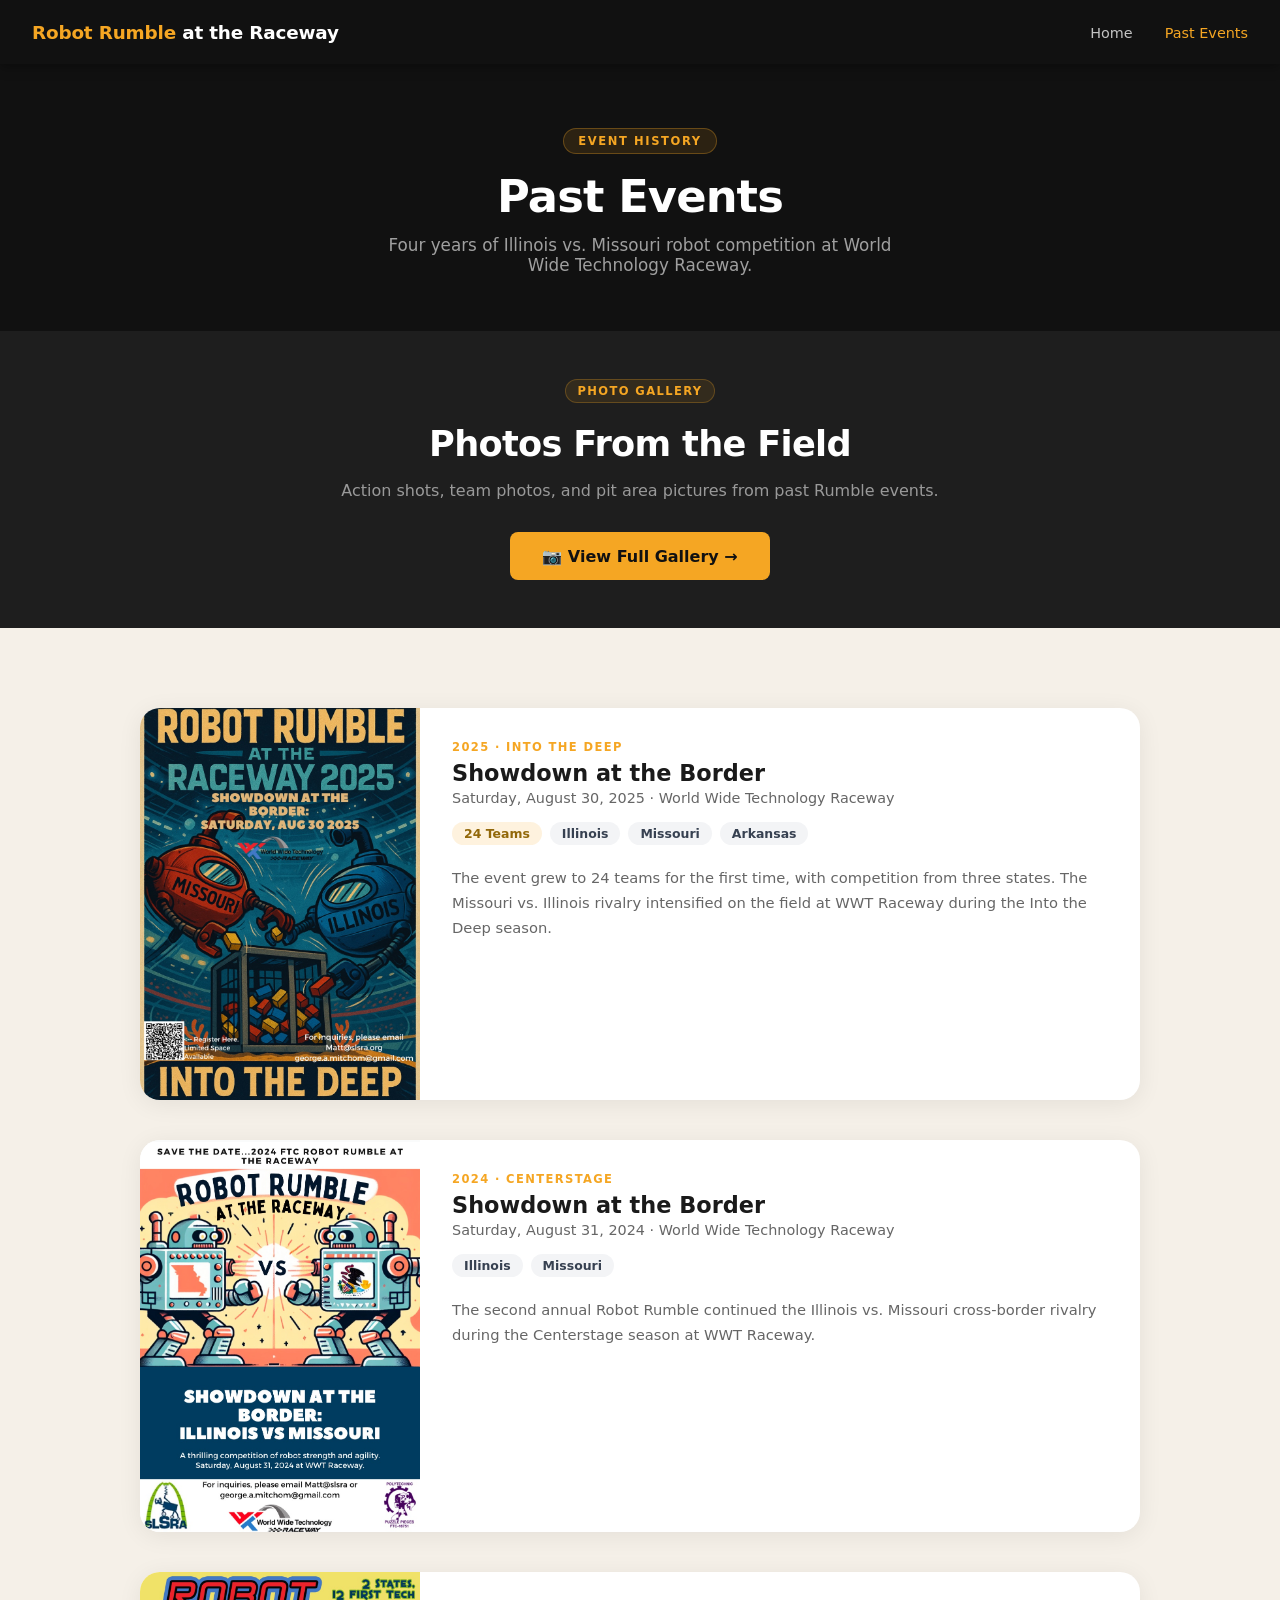
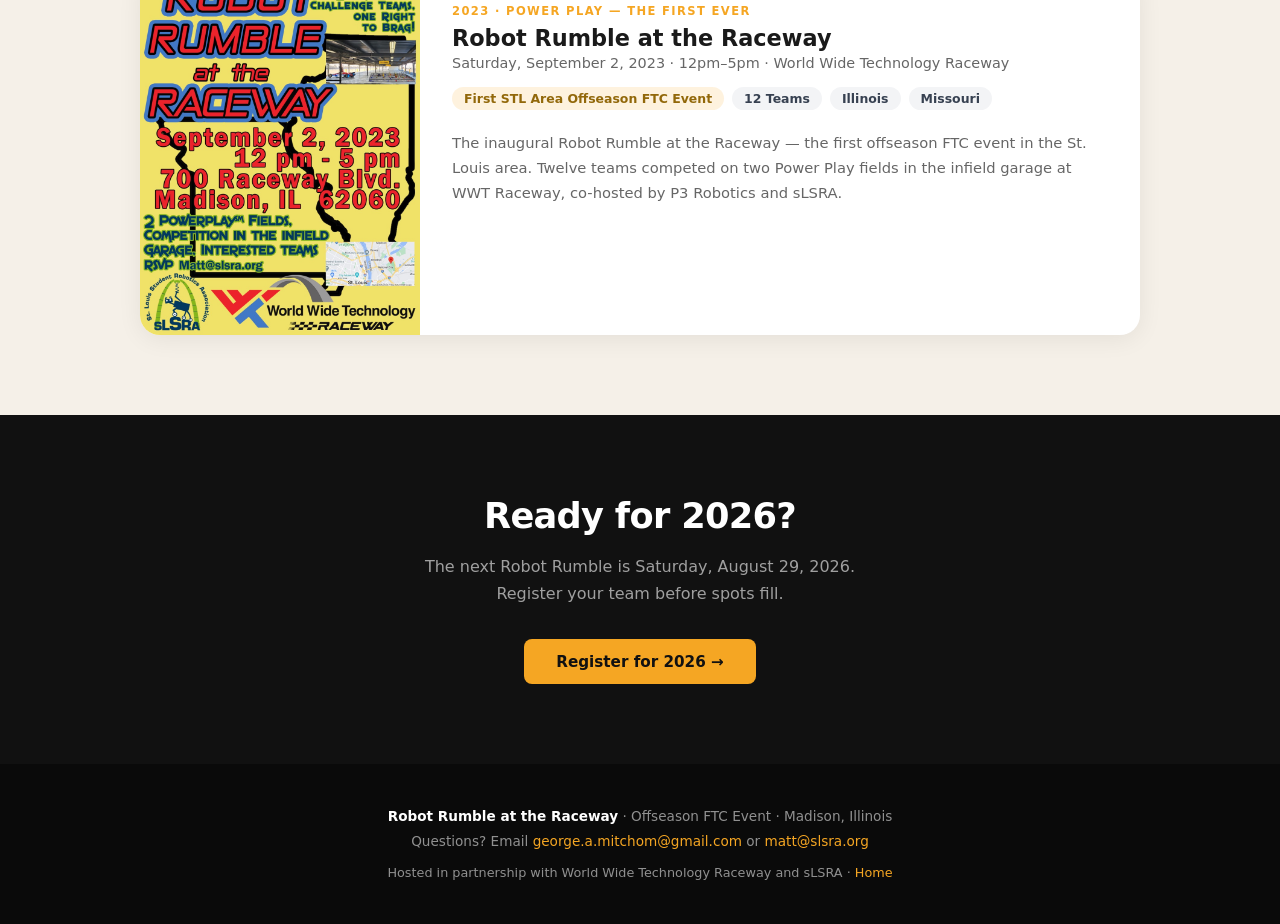
==== history.html @ a68479eb "Initial commit: Robot Rumble at the Raceway standalone site Static HTML/CSS/JS event site with hero," ====
<!DOCTYPE html>
<html lang="en">
<head>
  <meta charset="UTF-8">
  <meta name="viewport" content="width=device-width, initial-scale=1.0">
  <title>Past Events – Robot Rumble at the Raceway</title>
  <meta name="description" content="A history of the Robot Rumble at the Raceway offseason FTC event, from 2023 to today.">
  <link rel="stylesheet" href="css/styles.css">
</head>
<body>

<nav>
  <a class="nav-logo" href="index.html">Robot Rumble <span>at the Raceway</span></a>
  <ul class="nav-links">
    <li><a href="index.html">Home</a></li>
    <li><a href="history.html" class="active">Past Events</a></li>
  </ul>
  <button class="nav-hamburger" aria-label="Menu">
    <span></span><span></span><span></span>
  </button>
</nav>

<div style="background:var(--dark); padding:4rem 1.5rem 3.5rem; text-align:center;">
  <div style="display:inline-block; font-size:0.72rem; font-weight:700; text-transform:uppercase; letter-spacing:0.14em; color:var(--gold); background:rgba(245,166,35,0.12); padding:5px 14px; border-radius:100px; margin-bottom:1rem; border:1px solid rgba(245,166,35,0.3);">Event History</div>
  <h1 style="font-size:clamp(1.8rem,4vw,2.8rem); font-weight:900; color:white; letter-spacing:-0.02em; margin-bottom:0.75rem;">Past Events</h1>
  <p style="color:rgba(255,255,255,0.6); font-size:1.05rem; max-width:520px; margin:0 auto;">Four years of Illinois vs. Missouri robot competition at World Wide Technology Raceway.</p>
</div>

<!-- PHOTO GALLERY -->
<section style="background:var(--dark-2); padding:3rem 1.5rem;">
  <div class="container fade-in text-center">
    <span class="section-tag">Photo Gallery</span>
    <h2 class="section-title" style="color:white; margin-top:0.5rem;">Photos From the Field</h2>
    <p style="color:rgba(255,255,255,0.55); margin-bottom:2rem;">Action shots, team photos, and pit area pictures from past Rumble events.</p>
    <a href="https://photos.app.goo.gl/aUavigJgjs9KU6tX7" target="_blank" rel="noopener" class="btn btn-gold" style="font-size:1rem; padding:0.9rem 2rem;">📷 View Full Gallery →</a>
  </div>
</section>

<!-- PAST EVENTS -->
<section class="bg-light">
  <div class="container">
    <div class="history-grid">

      <!-- 2025 -->
      <div class="history-card fade-in">
        <div class="history-card-img">
          <img src="images/flyer-2025.jpg" alt="Robot Rumble 2025 Flyer" loading="lazy">
        </div>
        <div class="history-card-body">
          <div class="history-year">2025 · Into the Deep</div>
          <h3>Showdown at the Border</h3>
          <p class="subtitle">Saturday, August 30, 2025 · World Wide Technology Raceway</p>
          <div class="history-pills">
            <span class="history-pill gold">24 Teams</span>
            <span class="history-pill">Illinois</span>
            <span class="history-pill">Missouri</span>
            <span class="history-pill">Arkansas</span>
          </div>
          <p style="color:var(--text-faded); line-height:1.7; font-size:0.92rem;">The event grew to 24 teams for the first time, with competition from three states. The Missouri vs. Illinois rivalry intensified on the field at WWT Raceway during the Into the Deep season.</p>
        </div>
      </div>

      <!-- 2024 -->
      <div class="history-card fade-in">
        <div class="history-card-img">
          <img src="images/flyer-2024.jpg" alt="Robot Rumble 2024 Flyer" loading="lazy">
        </div>
        <div class="history-card-body">
          <div class="history-year">2024 · Centerstage</div>
          <h3>Showdown at the Border</h3>
          <p class="subtitle">Saturday, August 31, 2024 · World Wide Technology Raceway</p>
          <div class="history-pills">
            <span class="history-pill">Illinois</span>
            <span class="history-pill">Missouri</span>
          </div>
          <p style="color:var(--text-faded); line-height:1.7; font-size:0.92rem;">The second annual Robot Rumble continued the Illinois vs. Missouri cross-border rivalry during the Centerstage season at WWT Raceway.</p>
        </div>
      </div>

      <!-- 2023 -->
      <div class="history-card fade-in">
        <div class="history-card-img">
          <img src="images/flyer-2023.jpg" alt="Robot Rumble 2023 Flyer" loading="lazy">
        </div>
        <div class="history-card-body">
          <div class="history-year">2023 · Power Play — The First Ever</div>
          <h3>Robot Rumble at the Raceway</h3>
          <p class="subtitle">Saturday, September 2, 2023 · 12pm–5pm · World Wide Technology Raceway</p>
          <div class="history-pills">
            <span class="history-pill gold">First STL Area Offseason FTC Event</span>
            <span class="history-pill">12 Teams</span>
            <span class="history-pill">Illinois</span>
            <span class="history-pill">Missouri</span>
          </div>
          <p style="color:var(--text-faded); line-height:1.7; font-size:0.92rem;">The inaugural Robot Rumble at the Raceway — the first offseason FTC event in the St. Louis area. Twelve teams competed on two Power Play fields in the infield garage at WWT Raceway, co-hosted by P3 Robotics and sLSRA.</p>
        </div>
      </div>

    </div>
  </div>
</section>

<!-- CTA -->
<section class="bg-dark">
  <div class="container fade-in text-center">
    <h2 class="section-title" style="color:white;">Ready for 2026?</h2>
    <p style="color:rgba(255,255,255,0.6); margin:1rem auto 2rem; max-width:480px; line-height:1.7;">The next Robot Rumble is Saturday, August 29, 2026. Register your team before spots fill.</p>
    <a href="index.html#register" class="btn btn-gold">Register for 2026 →</a>
  </div>
</section>

<footer>
  <strong>Robot Rumble at the Raceway</strong> · Offseason FTC Event · Madison, Illinois<br>
  Questions? Email <a href="mailto:george.a.mitchom@gmail.com">george.a.mitchom@gmail.com</a> or <a href="mailto:matt@slsra.org">matt@slsra.org</a><br>
  <span style="font-size:0.8rem; margin-top:0.5rem; display:block;">Hosted in partnership with World Wide Technology Raceway and sLSRA · <a href="index.html">Home</a></span>
</footer>

<script src="js/main.js"></script>
</body>
</html>
---- css/styles.css ----
:root {
  --dark: #111111;
  --dark-2: #1e1e1e;
  --gold: #f5a623;
  --gold-light: #ffd580;
  --red: #c0392b;
  --light: #f5f0e8;
  --gray: #e8e4dc;
  --text-dark: #1a1a1a;
  --text-faded: #666;
}

*, *::before, *::after { box-sizing: border-box; margin: 0; padding: 0; }

body { font-family: 'Segoe UI', system-ui, sans-serif; color: var(--text-dark); background: white; }

/* NAV */
nav {
  position: sticky; top: 0; z-index: 100;
  background: var(--dark);
  display: flex; align-items: center; justify-content: space-between;
  padding: 0 2rem; height: 64px;
  box-shadow: 0 2px 12px rgba(0,0,0,0.4);
}
.nav-logo {
  font-size: 1.15rem; font-weight: 800; text-decoration: none;
  color: var(--gold); letter-spacing: -0.01em;
}
.nav-logo span { color: white; }
.nav-links { list-style: none; display: flex; gap: 2rem; }
.nav-links a {
  text-decoration: none; color: rgba(255,255,255,0.75);
  font-size: 0.9rem; font-weight: 500; transition: color 0.2s;
}
.nav-links a:hover, .nav-links a.active { color: var(--gold); }
.nav-hamburger { display: none; background: none; border: none; cursor: pointer; padding: 4px; }
.nav-hamburger span { display: block; width: 22px; height: 2px; background: white; margin: 5px 0; border-radius: 2px; }

/* HERO */
.hero {
  background: var(--dark);
  min-height: 520px;
  display: flex; align-items: center; justify-content: center;
  text-align: center;
  padding: 5rem 2rem;
  position: relative;
  overflow: hidden;
}
.hero::before {
  content: '';
  position: absolute; inset: 0;
  background: repeating-linear-gradient(
    -45deg,
    transparent, transparent 40px,
    rgba(245,166,35,0.04) 40px, rgba(245,166,35,0.04) 41px
  );
}
.hero-content { position: relative; z-index: 1; max-width: 760px; }
.hero-eyebrow {
  display: inline-block;
  font-size: 0.75rem; font-weight: 700; text-transform: uppercase; letter-spacing: 0.14em;
  color: var(--gold); background: rgba(245,166,35,0.12);
  padding: 5px 14px; border-radius: 100px; margin-bottom: 1.25rem;
  border: 1px solid rgba(245,166,35,0.3);
}
.hero h1 {
  font-size: clamp(2.4rem, 6vw, 4rem); font-weight: 900;
  color: white; line-height: 1.1; margin-bottom: 1rem;
  letter-spacing: -0.02em;
}
.hero h1 em { color: var(--gold); font-style: normal; }
.hero p { font-size: 1.15rem; color: rgba(255,255,255,0.7); margin-bottom: 2rem; line-height: 1.6; }

/* BUTTONS */
.btn {
  display: inline-block; padding: 0.85rem 2rem; border-radius: 8px;
  font-size: 0.95rem; font-weight: 700; text-decoration: none;
  transition: transform 0.15s, box-shadow 0.15s;
  cursor: pointer; border: none;
}
.btn:hover { transform: translateY(-2px); box-shadow: 0 6px 20px rgba(0,0,0,0.2); }
.btn-gold { background: var(--gold); color: var(--dark); }
.btn-outline { background: transparent; color: white; border: 2px solid rgba(255,255,255,0.4); }
.btn-outline:hover { border-color: var(--gold); color: var(--gold); }
.btn-dark { background: var(--dark); color: white; }

/* SECTIONS */
section { padding: 5rem 1.5rem; }
.bg-light { background: var(--light); }
.bg-dark { background: var(--dark); color: white; }
.bg-dark-2 { background: var(--dark-2); color: white; }
.bg-gray { background: var(--gray); }
.container { max-width: 1000px; margin: 0 auto; }
.text-center { text-align: center; }

.section-tag {
  display: inline-block;
  font-size: 0.72rem; font-weight: 700; text-transform: uppercase; letter-spacing: 0.12em;
  color: var(--gold); background: rgba(245,166,35,0.1);
  padding: 4px 12px; border-radius: 100px; margin-bottom: 0.75rem;
  border: 1px solid rgba(245,166,35,0.25);
}
.section-title {
  font-size: clamp(1.6rem, 3vw, 2.2rem); font-weight: 800;
  letter-spacing: -0.02em; margin-bottom: 1rem; line-height: 1.2;
}

/* EVENT DETAILS ROW */
.details-row {
  display: grid;
  grid-template-columns: repeat(auto-fit, minmax(200px, 1fr));
  gap: 1.5rem; margin-top: 2.5rem;
}
.detail-card {
  background: white; border-radius: 16px;
  padding: 1.75rem 1.5rem;
  box-shadow: 0 2px 16px rgba(0,0,0,0.07);
  border-top: 3px solid var(--gold);
}
.detail-card .icon { font-size: 1.6rem; margin-bottom: 0.75rem; }
.detail-card h4 {
  font-size: 0.72rem; font-weight: 700; text-transform: uppercase;
  letter-spacing: 0.1em; color: var(--gold); margin-bottom: 0.4rem;
}
.detail-card p { font-size: 0.95rem; color: var(--text-dark); line-height: 1.5; font-weight: 500; }

/* STATS BAR */
.stats-row {
  display: flex; flex-wrap: wrap; justify-content: center; gap: 3rem;
  padding: 1rem 0;
}
.stat-num { font-size: 2.4rem; font-weight: 900; color: var(--gold); }
.stat-label { font-size: 0.8rem; font-weight: 600; text-transform: uppercase; letter-spacing: 0.07em; color: rgba(255,255,255,0.65); margin-top: 0.2rem; }

/* FLYER DISPLAY */
.flyer-wrap {
  max-width: 460px; margin: 2rem auto 0;
  border-radius: 16px; overflow: hidden;
  box-shadow: 0 8px 40px rgba(0,0,0,0.2);
}
.flyer-wrap img { width: 100%; display: block; }

/* REGISTER SECTION */
.register-box {
  background: var(--gold); border-radius: 20px;
  padding: 3rem 2rem; text-align: center;
  max-width: 600px; margin: 0 auto;
}
.register-box h2 { font-size: 1.8rem; font-weight: 900; color: var(--dark); margin-bottom: 0.75rem; }
.register-box p { color: rgba(0,0,0,0.65); margin-bottom: 1.75rem; font-size: 1rem; line-height: 1.6; }

/* HISTORY CARDS */
.history-grid { display: flex; flex-direction: column; gap: 2.5rem; }
.history-card {
  background: white; border-radius: 20px;
  box-shadow: 0 4px 24px rgba(0,0,0,0.07);
  overflow: hidden;
  display: grid; grid-template-columns: 280px 1fr;
}
.history-card-img img { width: 100%; height: 100%; object-fit: cover; display: block; min-height: 260px; }
.history-card-body { padding: 2rem 2rem 2rem; }
.history-year {
  font-size: 0.72rem; font-weight: 700; text-transform: uppercase;
  letter-spacing: 0.12em; color: var(--gold); margin-bottom: 0.4rem;
}
.history-card-body h3 { font-size: 1.4rem; font-weight: 800; margin-bottom: 0.25rem; }
.history-card-body .subtitle { font-size: 0.9rem; color: var(--text-faded); margin-bottom: 1rem; }
.history-pills { display: flex; flex-wrap: wrap; gap: 0.5rem; margin-bottom: 1.25rem; }
.history-pill {
  background: #f3f4f6; color: #374151;
  font-size: 0.78rem; font-weight: 600;
  padding: 4px 12px; border-radius: 100px;
}
.history-pill.gold { background: rgba(245,166,35,0.15); color: #92680a; }

/* CONTACT ROW */
.contact-row {
  display: flex; flex-wrap: wrap; gap: 1rem; justify-content: center;
  margin-top: 1.5rem;
}
.contact-row a {
  color: rgba(255,255,255,0.8); text-decoration: none;
  font-size: 0.9rem; font-weight: 500;
  padding: 0.5rem 1.25rem; border-radius: 8px;
  background: rgba(255,255,255,0.08); border: 1px solid rgba(255,255,255,0.15);
  transition: background 0.2s;
}
.contact-row a:hover { background: rgba(245,166,35,0.2); color: var(--gold); }

/* ORGANIZERS */
.org-row { display: flex; flex-wrap: wrap; gap: 1rem; justify-content: center; margin-top: 2rem; }
.org-tag {
  background: rgba(255,255,255,0.07); border: 1px solid rgba(255,255,255,0.15);
  color: rgba(255,255,255,0.85); font-size: 0.88rem; font-weight: 600;
  padding: 0.6rem 1.4rem; border-radius: 100px;
}

/* FADE IN */
.fade-in { opacity: 0; transform: translateY(20px); transition: opacity 0.55s ease, transform 0.55s ease; }
.fade-in.visible { opacity: 1; transform: none; }

/* FOOTER */
footer {
  background: #0a0a0a; color: rgba(255,255,255,0.55);
  padding: 2.5rem 2rem; text-align: center;
  font-size: 0.85rem; line-height: 1.8;
}
footer a { color: var(--gold); text-decoration: none; }
footer strong { color: white; }

/* RESPONSIVE */
@media (max-width: 768px) {
  .nav-links { display: none; flex-direction: column; position: absolute; top: 64px; left: 0; right: 0; background: var(--dark); padding: 1rem 2rem 1.5rem; gap: 1rem; }
  .nav-links.open { display: flex; }
  .nav-hamburger { display: block; }
  .history-card { grid-template-columns: 1fr; }
  .history-card-img img { min-height: 200px; }
  .details-row { grid-template-columns: 1fr 1fr; }
}
@media (max-width: 480px) {
  .details-row { grid-template-columns: 1fr; }
  .hero h1 { font-size: 2rem; }
}
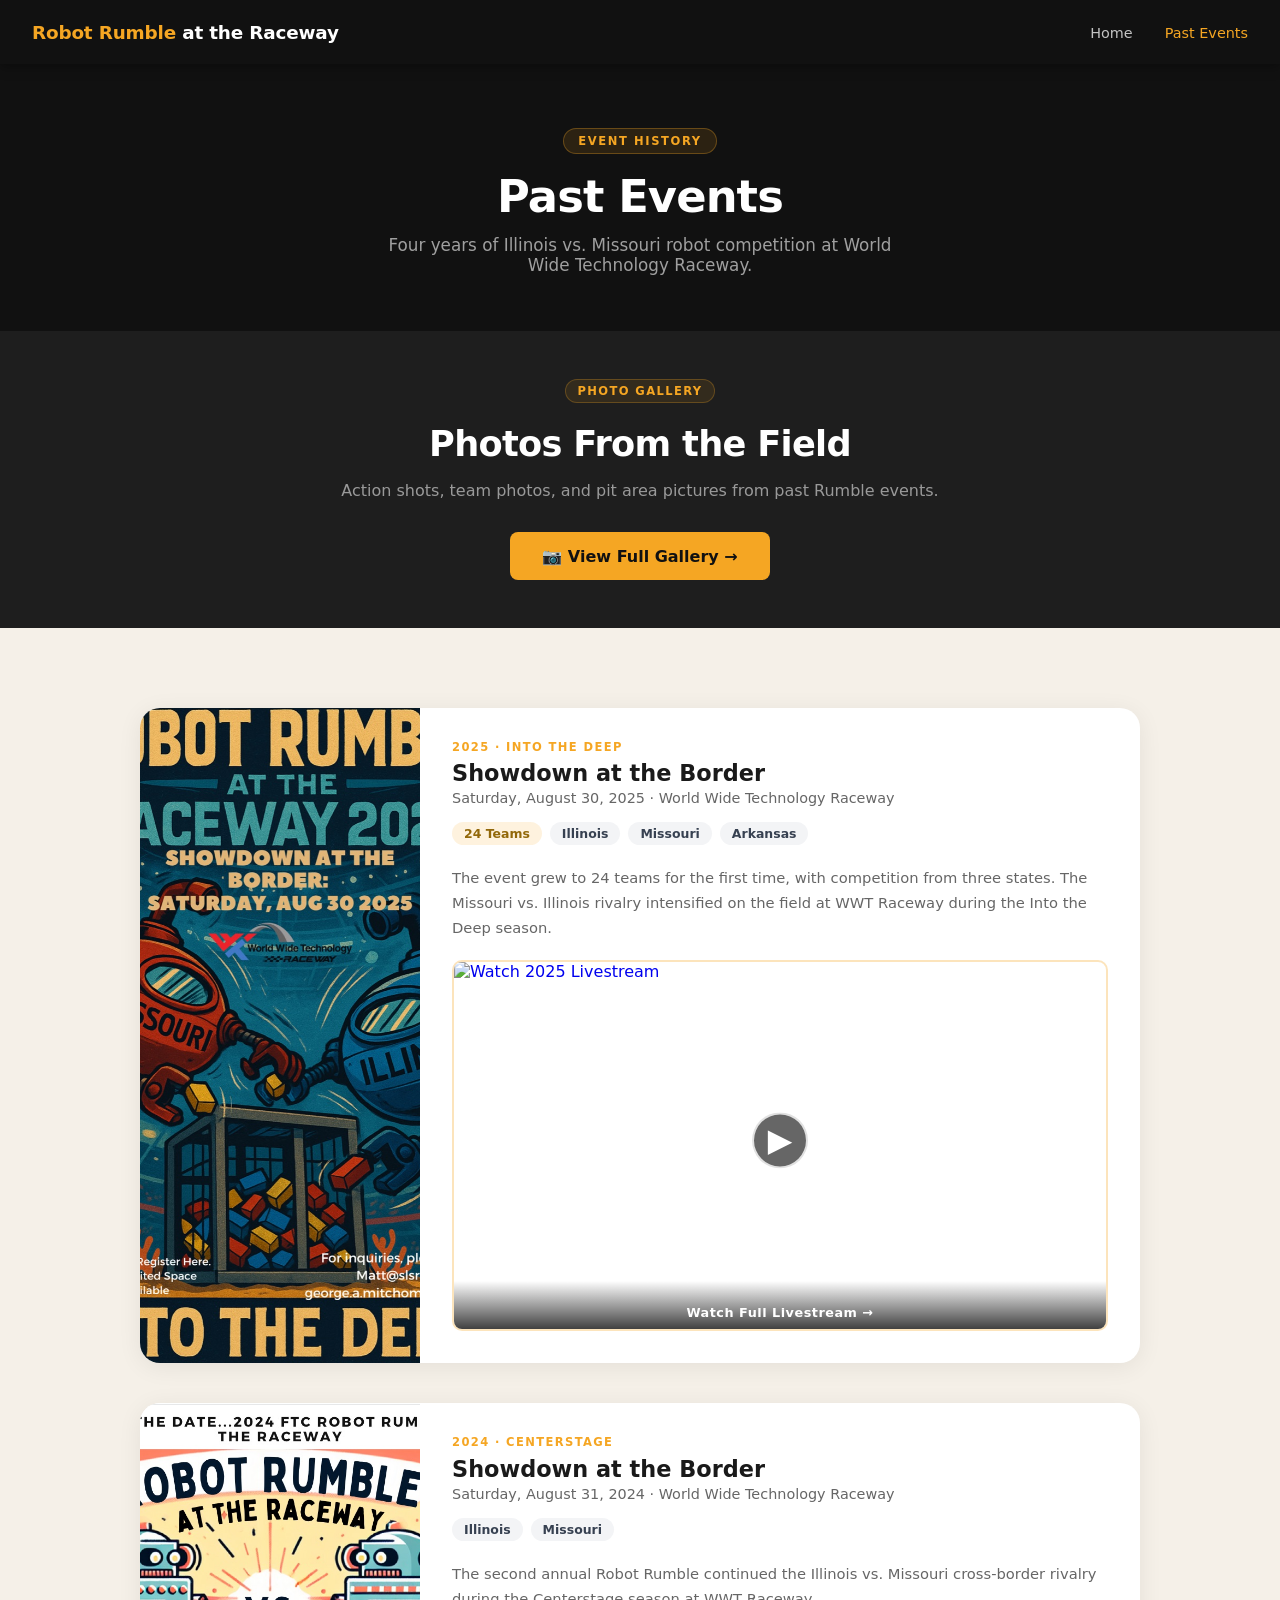
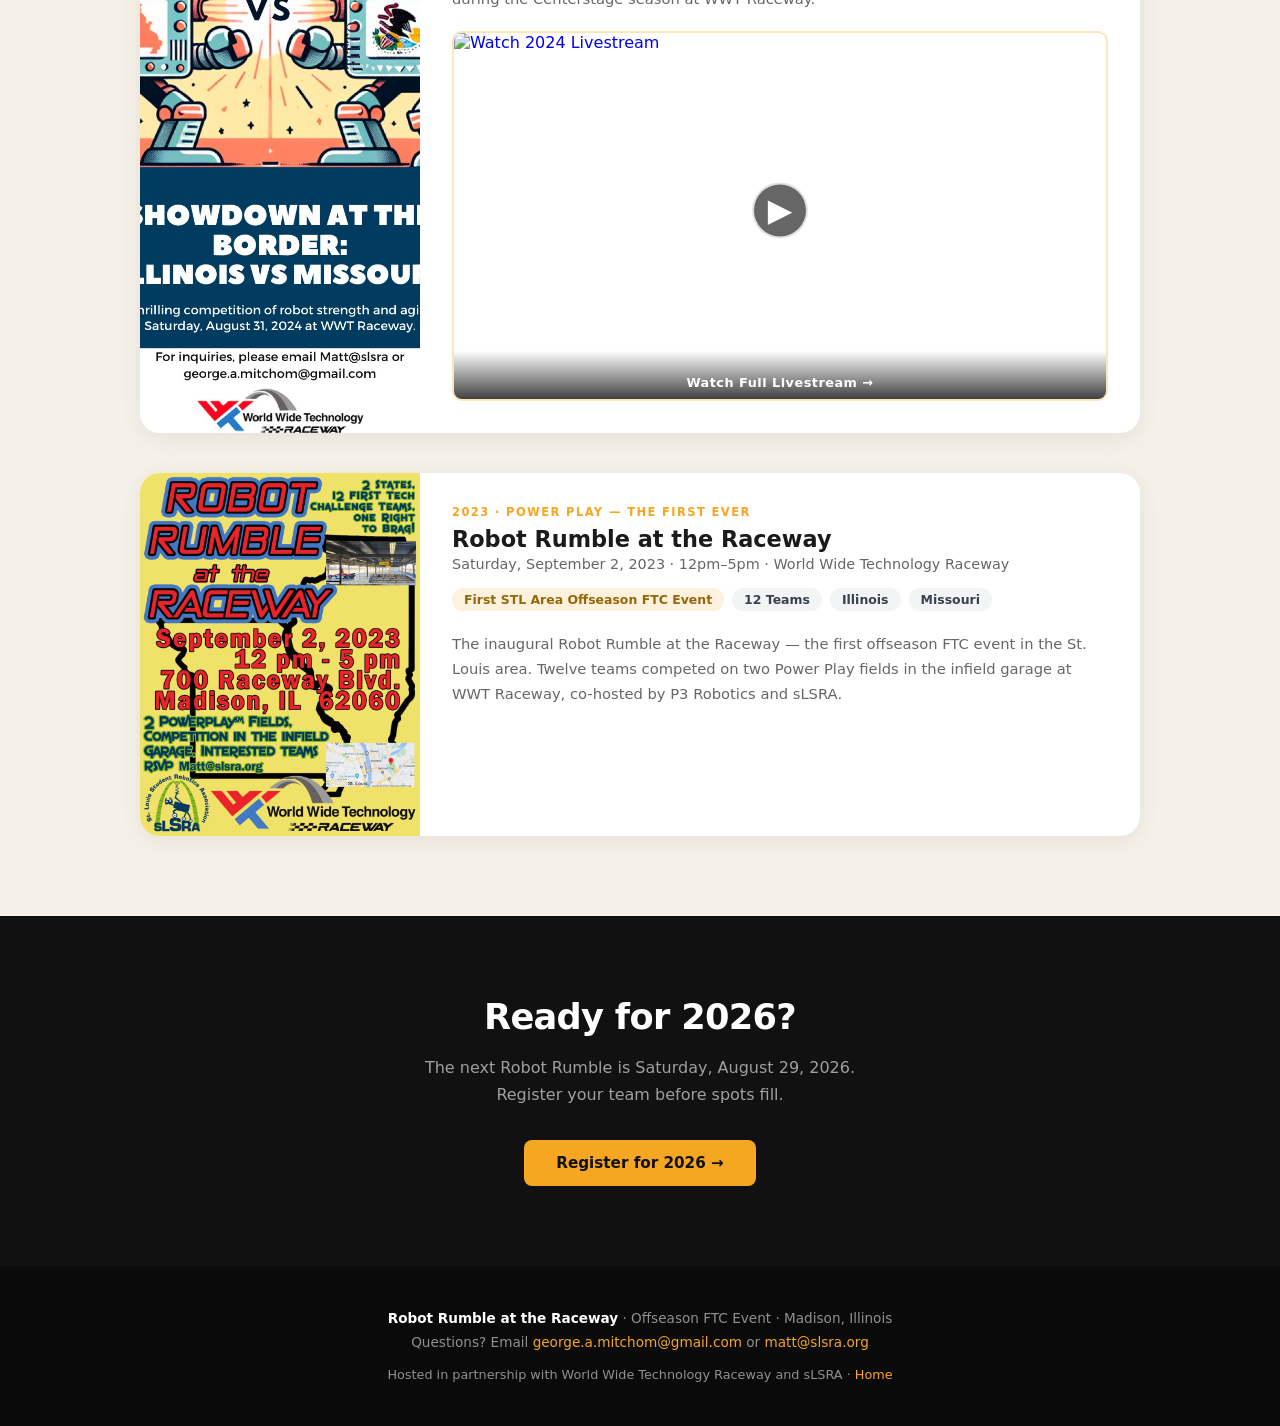
==== commit 7804d452: "Add YouTube livestream thumbnails to past events page Clickable thumbnail embeds (no iframe autoload" ====
--- a/history.html
+++ b/history.html
@@ -57,6 +57,11 @@
             <span class="history-pill">Arkansas</span>
           </div>
           <p style="color:var(--text-faded); line-height:1.7; font-size:0.92rem;">The event grew to 24 teams for the first time, with competition from three states. The Missouri vs. Illinois rivalry intensified on the field at WWT Raceway during the Into the Deep season.</p>
+          <a class="livestream" href="https://www.youtube.com/live/MuAA9DQqqlg?si=lywQB2dQxaE2_0La" target="_blank" rel="noopener" aria-label="Watch 2025 livestream on YouTube">
+            <img src="https://img.youtube.com/vi/MuAA9DQqqlg/maxresdefault.jpg" alt="Watch 2025 Livestream" loading="lazy">
+            <div class="livestream-play">▶</div>
+            <div class="livestream-label">Watch Full Livestream →</div>
+          </a>
         </div>
       </div>
 
@@ -74,6 +79,11 @@
             <span class="history-pill">Missouri</span>
           </div>
           <p style="color:var(--text-faded); line-height:1.7; font-size:0.92rem;">The second annual Robot Rumble continued the Illinois vs. Missouri cross-border rivalry during the Centerstage season at WWT Raceway.</p>
+          <a class="livestream" href="https://www.youtube.com/live/BntCTcFaF9o?si=IGMziCintnK0rWya" target="_blank" rel="noopener" aria-label="Watch 2024 livestream on YouTube">
+            <img src="https://img.youtube.com/vi/BntCTcFaF9o/maxresdefault.jpg" alt="Watch 2024 Livestream" loading="lazy">
+            <div class="livestream-play">▶</div>
+            <div class="livestream-label">Watch Full Livestream →</div>
+          </a>
         </div>
       </div>
 
--- a/css/styles.css
+++ b/css/styles.css
@@ -208,6 +208,31 @@
 footer a { color: var(--gold); text-decoration: none; }
 footer strong { color: white; }
 
+/* LIVESTREAM THUMBNAIL */
+.livestream {
+  display: block; position: relative; margin-top: 1.25rem;
+  border-radius: 10px; overflow: hidden; text-decoration: none;
+  border: 2px solid rgba(245,166,35,0.3);
+  transition: border-color 0.2s, transform 0.15s;
+}
+.livestream:hover { border-color: var(--gold); transform: translateY(-2px); }
+.livestream img { width: 100%; display: block; aspect-ratio: 16/9; object-fit: cover; }
+.livestream-play {
+  position: absolute; top: 50%; left: 50%; transform: translate(-50%, -60%);
+  font-size: 2rem; color: white;
+  background: rgba(0,0,0,0.6); border: 2px solid rgba(255,255,255,0.8);
+  width: 56px; height: 56px; border-radius: 50%;
+  display: flex; align-items: center; justify-content: center;
+  transition: background 0.2s, border-color 0.2s;
+}
+.livestream:hover .livestream-play { background: var(--gold); border-color: var(--gold); color: #111; }
+.livestream-label {
+  position: absolute; bottom: 0; left: 0; right: 0;
+  background: linear-gradient(transparent, rgba(0,0,0,0.75));
+  color: white; font-size: 0.8rem; font-weight: 600;
+  padding: 1.5rem 0.75rem 0.6rem; text-align: center; letter-spacing: 0.04em;
+}
+
 /* RESPONSIVE */
 @media (max-width: 768px) {
   .nav-links { display: none; flex-direction: column; position: absolute; top: 64px; left: 0; right: 0; background: var(--dark); padding: 1rem 2rem 1.5rem; gap: 1rem; }
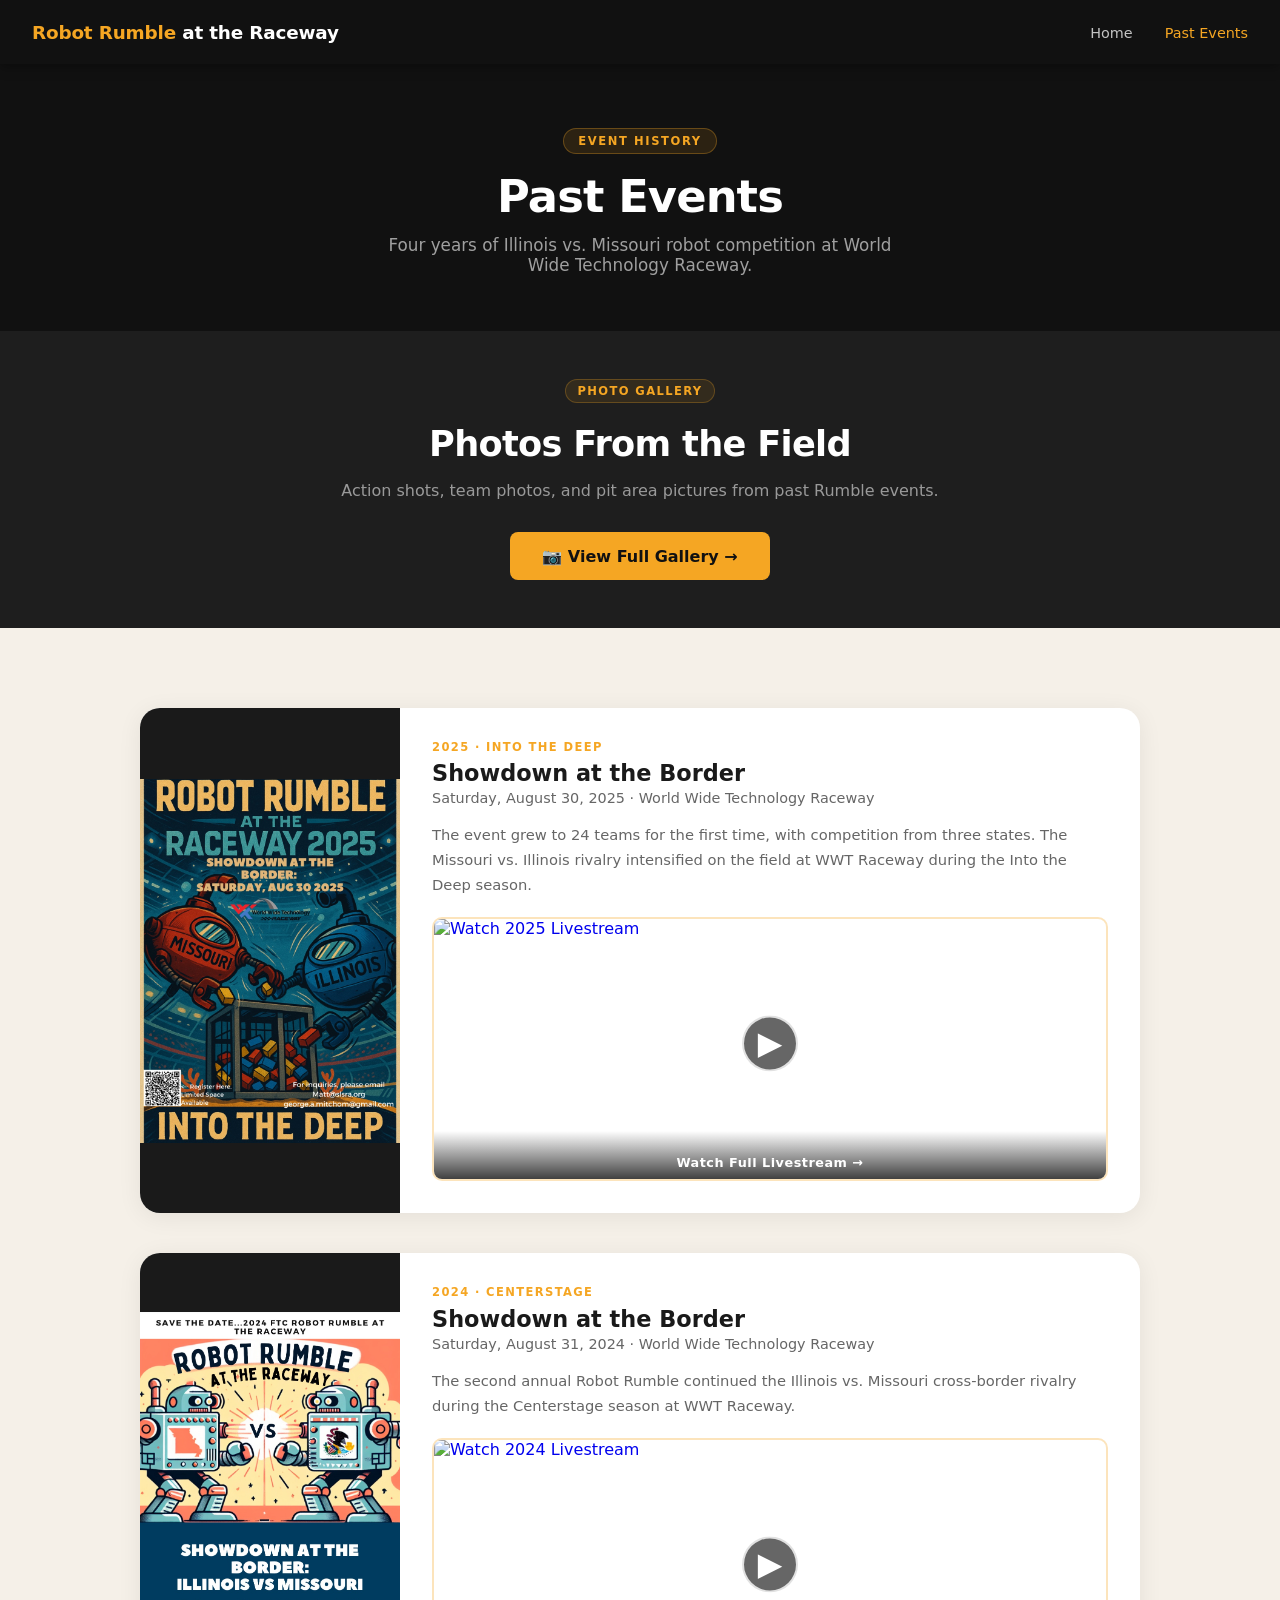
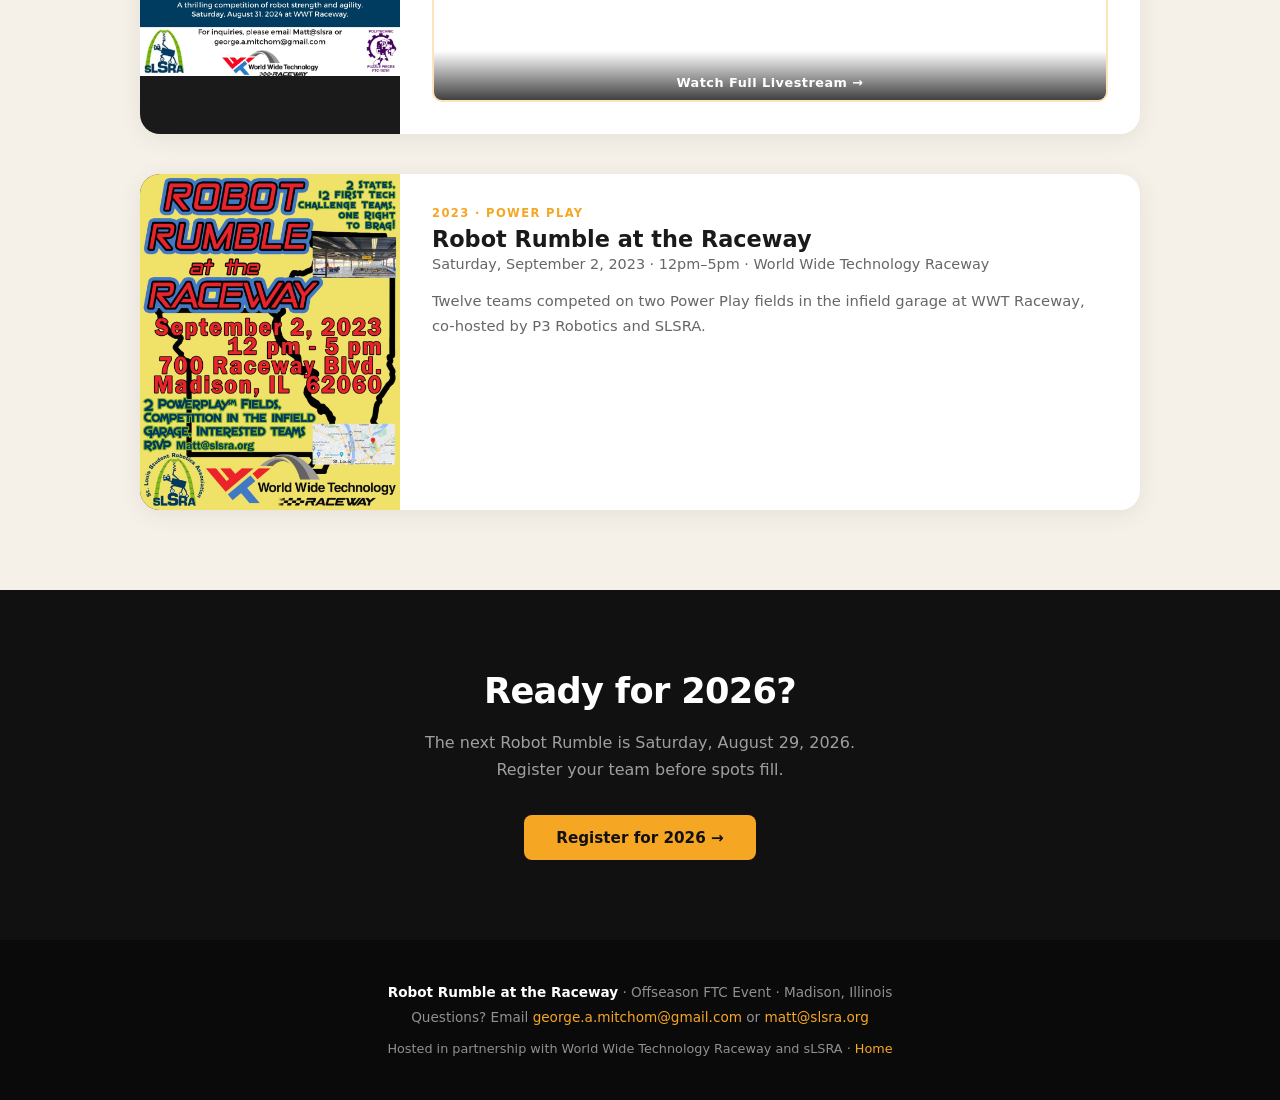
==== commit 70cae399: "updated history page" ====
--- a/history.html
+++ b/history.html
@@ -50,12 +50,6 @@
           <div class="history-year">2025 · Into the Deep</div>
           <h3>Showdown at the Border</h3>
           <p class="subtitle">Saturday, August 30, 2025 · World Wide Technology Raceway</p>
-          <div class="history-pills">
-            <span class="history-pill gold">24 Teams</span>
-            <span class="history-pill">Illinois</span>
-            <span class="history-pill">Missouri</span>
-            <span class="history-pill">Arkansas</span>
-          </div>
           <p style="color:var(--text-faded); line-height:1.7; font-size:0.92rem;">The event grew to 24 teams for the first time, with competition from three states. The Missouri vs. Illinois rivalry intensified on the field at WWT Raceway during the Into the Deep season.</p>
           <a class="livestream" href="https://www.youtube.com/live/MuAA9DQqqlg?si=lywQB2dQxaE2_0La" target="_blank" rel="noopener" aria-label="Watch 2025 livestream on YouTube">
             <img src="https://img.youtube.com/vi/MuAA9DQqqlg/maxresdefault.jpg" alt="Watch 2025 Livestream" loading="lazy">
@@ -74,10 +68,6 @@
           <div class="history-year">2024 · Centerstage</div>
           <h3>Showdown at the Border</h3>
           <p class="subtitle">Saturday, August 31, 2024 · World Wide Technology Raceway</p>
-          <div class="history-pills">
-            <span class="history-pill">Illinois</span>
-            <span class="history-pill">Missouri</span>
-          </div>
           <p style="color:var(--text-faded); line-height:1.7; font-size:0.92rem;">The second annual Robot Rumble continued the Illinois vs. Missouri cross-border rivalry during the Centerstage season at WWT Raceway.</p>
           <a class="livestream" href="https://www.youtube.com/live/BntCTcFaF9o?si=IGMziCintnK0rWya" target="_blank" rel="noopener" aria-label="Watch 2024 livestream on YouTube">
             <img src="https://img.youtube.com/vi/BntCTcFaF9o/maxresdefault.jpg" alt="Watch 2024 Livestream" loading="lazy">
@@ -93,16 +83,11 @@
           <img src="images/flyer-2023.jpg" alt="Robot Rumble 2023 Flyer" loading="lazy">
         </div>
         <div class="history-card-body">
-          <div class="history-year">2023 · Power Play — The First Ever</div>
+          <div class="history-year">2023 · Power Play</div>
           <h3>Robot Rumble at the Raceway</h3>
           <p class="subtitle">Saturday, September 2, 2023 · 12pm–5pm · World Wide Technology Raceway</p>
-          <div class="history-pills">
-            <span class="history-pill gold">First STL Area Offseason FTC Event</span>
-            <span class="history-pill">12 Teams</span>
-            <span class="history-pill">Illinois</span>
-            <span class="history-pill">Missouri</span>
-          </div>
-          <p style="color:var(--text-faded); line-height:1.7; font-size:0.92rem;">The inaugural Robot Rumble at the Raceway — the first offseason FTC event in the St. Louis area. Twelve teams competed on two Power Play fields in the infield garage at WWT Raceway, co-hosted by P3 Robotics and sLSRA.</p>
+
+          <p style="color:var(--text-faded); line-height:1.7; font-size:0.92rem;">Twelve teams competed on two Power Play fields in the infield garage at WWT Raceway, co-hosted by P3 Robotics and SLSRA.</p>
         </div>
       </div>
 
--- a/css/styles.css
+++ b/css/styles.css
@@ -155,9 +155,11 @@
   background: white; border-radius: 20px;
   box-shadow: 0 4px 24px rgba(0,0,0,0.07);
   overflow: hidden;
-  display: grid; grid-template-columns: 280px 1fr;
-}
-.history-card-img img { width: 100%; height: 100%; object-fit: cover; display: block; min-height: 260px; }
+  display: grid; grid-template-columns: 260px 1fr;
+  align-items: start;
+}
+.history-card-img { align-self: stretch; background: #1a1a1a; display: flex; align-items: center; justify-content: center; }
+.history-card-img img { width: 100%; height: 100%; display: block; object-fit: contain; }
 .history-card-body { padding: 2rem 2rem 2rem; }
 .history-year {
   font-size: 0.72rem; font-weight: 700; text-transform: uppercase;
@@ -216,7 +218,7 @@
   transition: border-color 0.2s, transform 0.15s;
 }
 .livestream:hover { border-color: var(--gold); transform: translateY(-2px); }
-.livestream img { width: 100%; display: block; aspect-ratio: 16/9; object-fit: cover; }
+.livestream img { width: 100%; display: block; aspect-ratio: 16/9; object-fit: cover; max-height: 260px; }
 .livestream-play {
   position: absolute; top: 50%; left: 50%; transform: translate(-50%, -60%);
   font-size: 2rem; color: white;
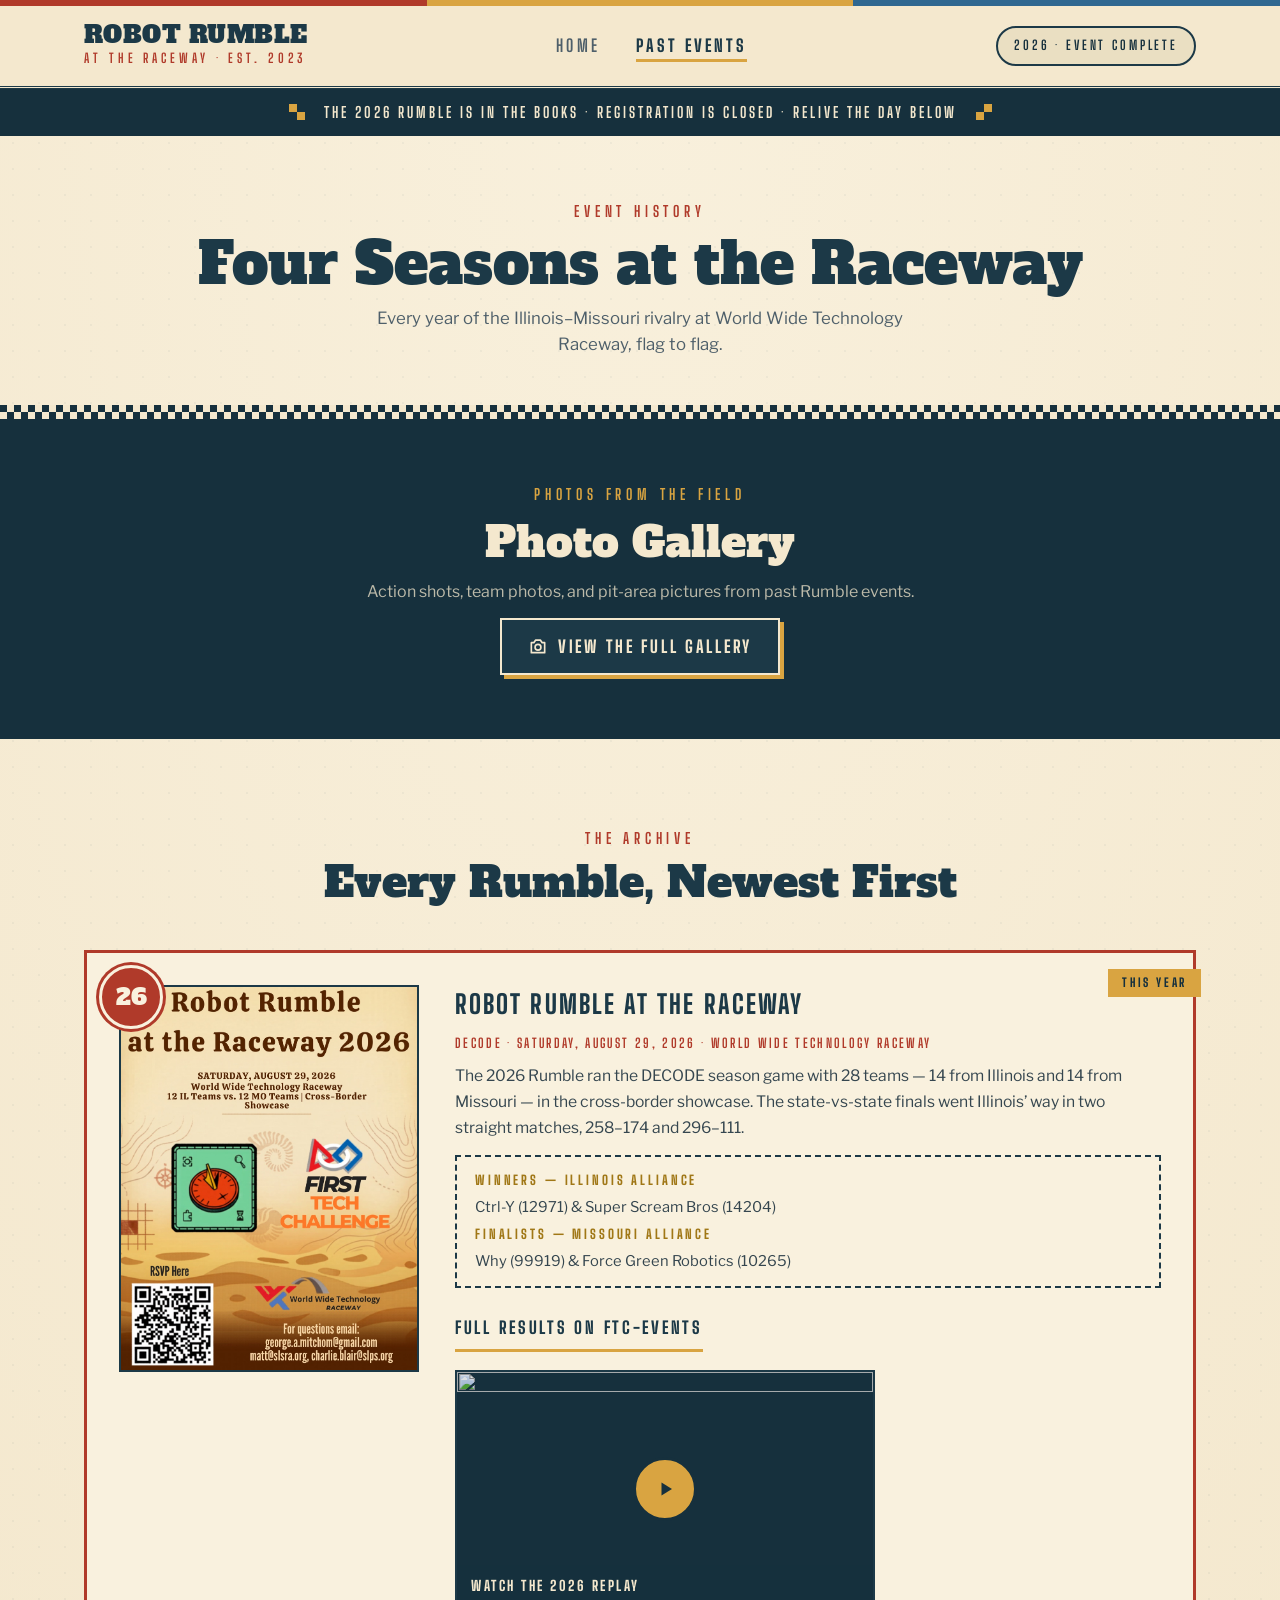
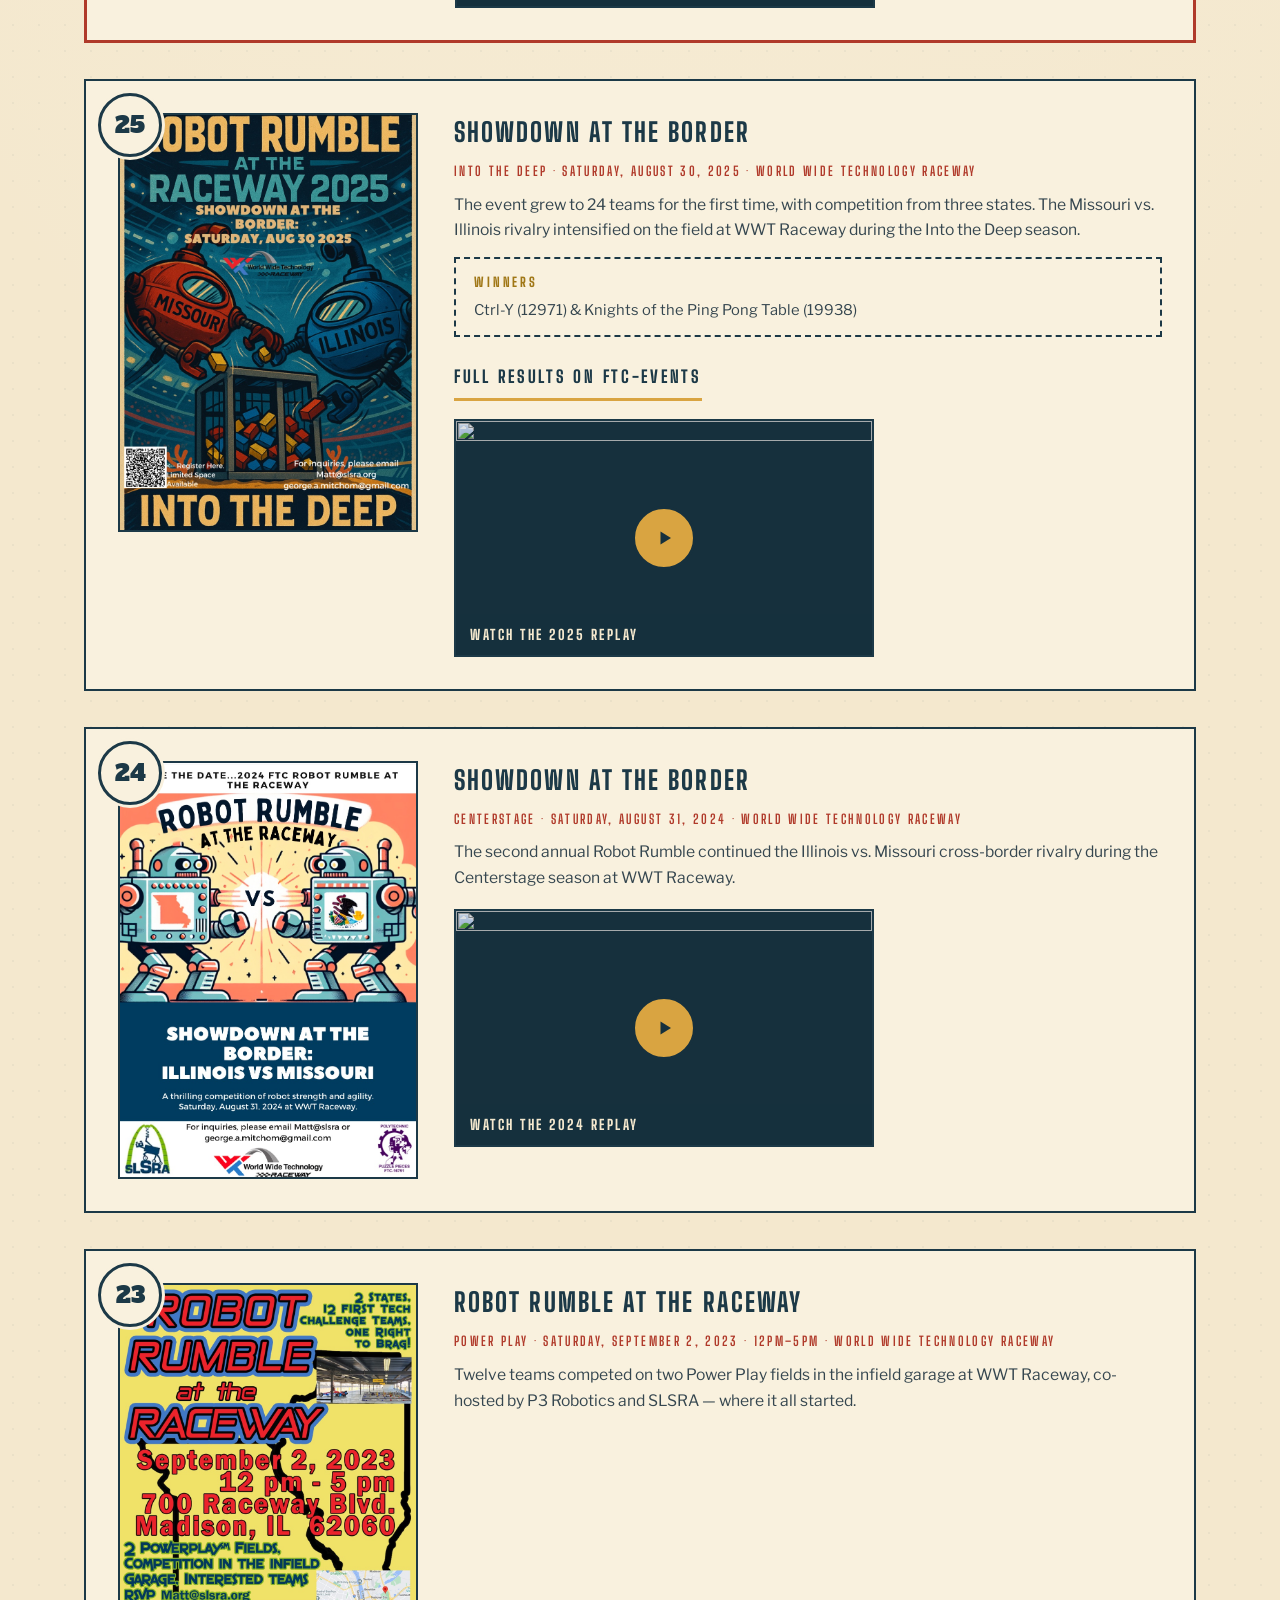
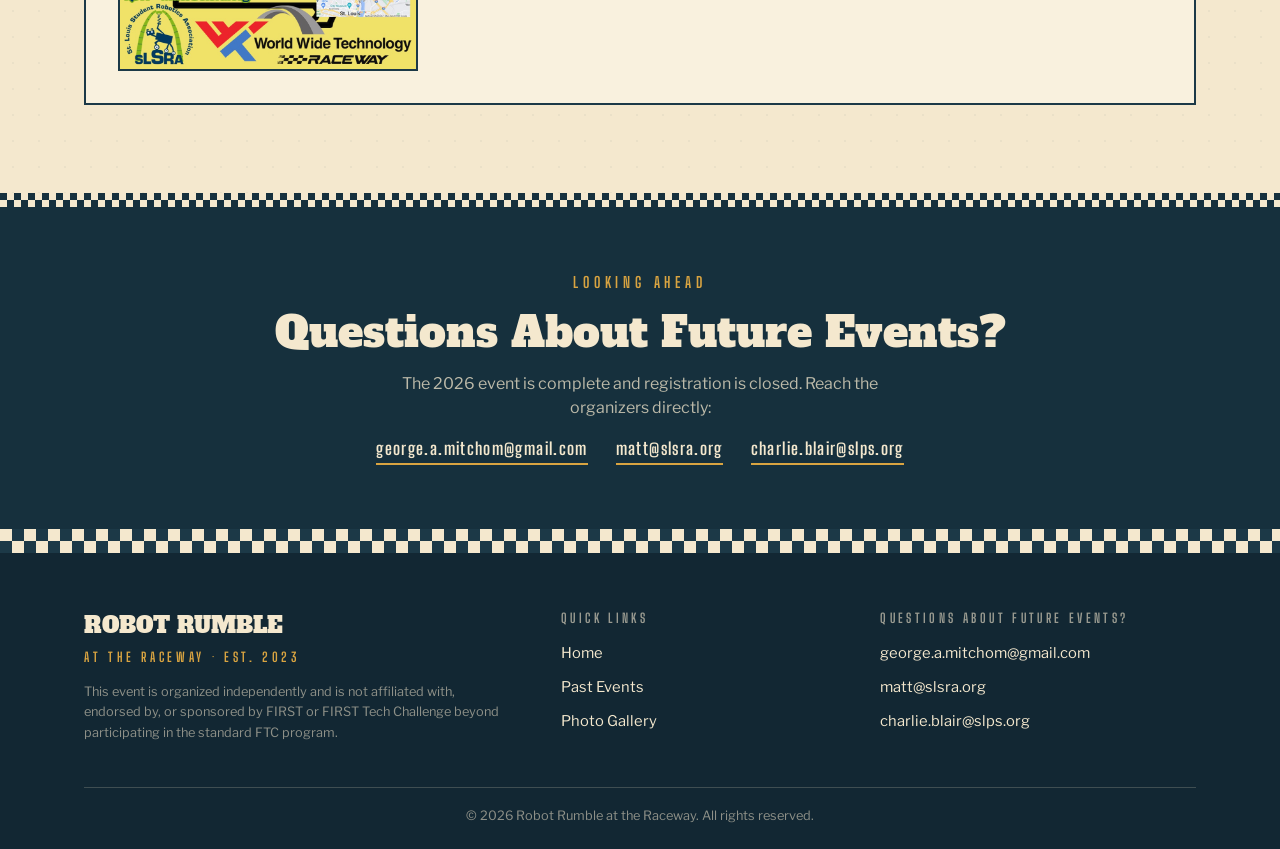
==== commit 3dd653f9: "Redesign site as vintage rivalry poster; add 2026 results and roster Replace the dark/gold template " ====
--- a/history.html
+++ b/history.html
@@ -4,110 +4,201 @@
   <meta charset="UTF-8">
   <meta name="viewport" content="width=device-width, initial-scale=1.0">
   <title>Past Events – Robot Rumble at the Raceway</title>
-  <meta name="description" content="A history of the Robot Rumble at the Raceway offseason FTC event, from 2023 to today.">
+  <meta name="description" content="Four seasons of Illinois vs. Missouri robot competition at World Wide Technology Raceway — flyers, results, winners, and livestream replays from every Robot Rumble.">
+
+  <meta property="og:title" content="Past Events – Robot Rumble at the Raceway">
+  <meta property="og:description" content="Four seasons of Illinois vs. Missouri robot competition at World Wide Technology Raceway — results, winners, and replays.">
+  <meta property="og:type" content="website">
+  <meta property="og:image" content="images/flyer-2025.jpg">
+
+  <link rel="preconnect" href="https://fonts.googleapis.com">
+  <link rel="preconnect" href="https://fonts.gstatic.com" crossorigin>
+  <link href="https://fonts.googleapis.com/css2?family=Alfa+Slab+One&family=Big+Shoulders+Display:wght@500;600;700;800&family=Libre+Franklin:ital,wght@0,400;0,500;0,600;0,700;1,400;1,500&display=swap" rel="stylesheet">
   <link rel="stylesheet" href="css/styles.css">
 </head>
 <body>
-
-<nav>
-  <a class="nav-logo" href="index.html">Robot Rumble <span>at the Raceway</span></a>
-  <ul class="nav-links">
-    <li><a href="index.html">Home</a></li>
-    <li><a href="history.html" class="active">Past Events</a></li>
-  </ul>
-  <button class="nav-hamburger" aria-label="Menu">
-    <span></span><span></span><span></span>
-  </button>
+<a href="#main" class="skip-link">Skip to main content</a>
+
+<div class="stripe" aria-hidden="true"><span></span><span></span><span></span></div>
+
+<nav class="site-nav" aria-label="Main navigation">
+  <div class="container">
+    <a class="nav-logo" href="index.html" aria-label="Robot Rumble at the Raceway – Home">
+      <strong>ROBOT RUMBLE</strong>
+      <span>At the Raceway · Est. 2023</span>
+    </a>
+    <ul class="nav-links">
+      <li><a href="index.html">Home</a></li>
+      <li><a href="history.html" class="active">Past Events</a></li>
+    </ul>
+    <span class="chip chip--nav">2026 · Event Complete</span>
+    <button class="nav-hamburger" aria-label="Menu" aria-expanded="false"><span></span><span></span><span></span></button>
+  </div>
 </nav>
 
-<div style="background:var(--dark); padding:4rem 1.5rem 3.5rem; text-align:center;">
-  <div style="display:inline-block; font-size:0.72rem; font-weight:700; text-transform:uppercase; letter-spacing:0.14em; color:var(--gold); background:rgba(245,166,35,0.12); padding:5px 14px; border-radius:100px; margin-bottom:1rem; border:1px solid rgba(245,166,35,0.3);">Event History</div>
-  <h1 style="font-size:clamp(1.8rem,4vw,2.8rem); font-weight:900; color:white; letter-spacing:-0.02em; margin-bottom:0.75rem;">Past Events</h1>
-  <p style="color:rgba(255,255,255,0.6); font-size:1.05rem; max-width:520px; margin:0 auto;">Four years of Illinois vs. Missouri robot competition at World Wide Technology Raceway.</p>
+<div class="ribbon" role="status">
+  <svg width="18" height="18" viewBox="0 0 18 18" fill="none" aria-hidden="true"><rect x="1" y="1" width="8" height="8" fill="#D9A441"/><rect x="9" y="9" width="8" height="8" fill="#D9A441"/></svg>
+  <span>The 2026 Rumble is in the books · Registration is closed · Relive the day below</span>
+  <svg width="18" height="18" viewBox="0 0 18 18" fill="none" aria-hidden="true"><rect x="9" y="1" width="8" height="8" fill="#D9A441"/><rect x="1" y="9" width="8" height="8" fill="#D9A441"/></svg>
 </div>
 
+<main id="main">
+
+<header class="container page-header">
+  <span class="label">Event History</span>
+  <h1>Four Seasons at the Raceway</h1>
+  <p>Every year of the Illinois–Missouri rivalry at World Wide Technology Raceway, flag to flag.</p>
+</header>
+
 <!-- PHOTO GALLERY -->
-<section style="background:var(--dark-2); padding:3rem 1.5rem;">
-  <div class="container fade-in text-center">
-    <span class="section-tag">Photo Gallery</span>
-    <h2 class="section-title" style="color:white; margin-top:0.5rem;">Photos From the Field</h2>
-    <p style="color:rgba(255,255,255,0.55); margin-bottom:2rem;">Action shots, team photos, and pit area pictures from past Rumble events.</p>
-    <a href="https://photos.app.goo.gl/aUavigJgjs9KU6tX7" target="_blank" rel="noopener" class="btn btn-gold" style="font-size:1rem; padding:0.9rem 2rem;">📷 View Full Gallery →</a>
+<div class="checker-thin" aria-hidden="true"></div>
+<section class="band" aria-labelledby="gallery-heading">
+  <div class="container gallery-band">
+    <span class="label label--gold">Photos From the Field</span>
+    <h2 id="gallery-heading" class="heading heading--cream">Photo Gallery</h2>
+    <p>Action shots, team photos, and pit-area pictures from past Rumble events.</p>
+    <a href="https://photos.app.goo.gl/aUavigJgjs9KU6tX7" target="_blank" rel="noopener" class="btn btn-primary" style="border-color:#F4E8CE;">
+      <svg width="20" height="20" viewBox="0 0 24 24" fill="none" aria-hidden="true"><path d="M4 8h3l2-3h6l2 3h3v12H4V8z" stroke="currentColor" stroke-width="2" stroke-linejoin="round"/><circle cx="12" cy="13.5" r="3.5" stroke="currentColor" stroke-width="2"/></svg>
+      View the Full Gallery
+    </a>
   </div>
 </section>
 
-<!-- PAST EVENTS -->
-<section class="bg-light">
+<!-- EVENT ARCHIVE -->
+<section class="section" aria-labelledby="archive-heading">
   <div class="container">
-    <div class="history-grid">
+    <div class="section-head">
+      <span class="label">The Archive</span>
+      <h2 id="archive-heading" class="heading">Every Rumble, Newest First</h2>
+    </div>
+
+    <div class="archive">
+
+      <!-- 2026 -->
+      <article class="archive-card archive-card--current" aria-labelledby="event-2026">
+        <div class="roundel roundel--red" aria-label="2026">26</div>
+        <span class="tag tag--gold this-year">This Year</span>
+        <img class="archive-flyer" src="images/flyer-2026.jpg" alt="Robot Rumble at the Raceway 2026 flyer" loading="lazy">
+        <div class="archive-body">
+          <h3 id="event-2026" class="hc-name">Robot Rumble at the Raceway</h3>
+          <p class="hc-meta">DECODE · Saturday, August 29, 2026 · World Wide Technology Raceway</p>
+          <p class="hc-desc">The 2026 Rumble ran the DECODE season game with 28 teams — 14 from Illinois and 14 from Missouri — in the cross-border showcase. The state-vs-state finals went Illinois’ way in two straight matches, 258–174 and 296–111.</p>
+          <div class="results-box">
+            <strong>Winners — Illinois Alliance</strong>
+            <span>Ctrl-Y (12971) &amp; Super Scream Bros (14204)</span>
+            <strong>Finalists — Missouri Alliance</strong>
+            <span>Why (99919) &amp; Force Green Robotics (10265)</span>
+          </div>
+          <div class="archive-actions">
+            <a href="https://ftc-events.firstinspires.org/2025/USMOKSMAOS" target="_blank" rel="noopener" class="text-link">Full Results on FTC-Events</a>
+          </div>
+          <a class="livestream" href="https://www.youtube.com/live/cN9c4u2Dwdw?si=y6pZyR-gm_f7dKUS" target="_blank" rel="noopener" aria-label="Watch the 2026 livestream replay on YouTube">
+            <img src="https://img.youtube.com/vi/cN9c4u2Dwdw/hqdefault.jpg" alt="" loading="lazy">
+            <div class="livestream-play" aria-hidden="true"><svg width="28" height="28" viewBox="0 0 24 24" fill="none"><path d="M9 6.5l9 5.5-9 5.5v-11z" fill="#16303D"/></svg></div>
+            <div class="livestream-label">Watch the 2026 Replay</div>
+          </a>
+        </div>
+      </article>
 
       <!-- 2025 -->
-      <div class="history-card fade-in">
-        <div class="history-card-img">
-          <img src="images/flyer-2025.jpg" alt="Robot Rumble 2025 Flyer" loading="lazy">
-        </div>
-        <div class="history-card-body">
-          <div class="history-year">2025 · Into the Deep</div>
-          <h3>Showdown at the Border</h3>
-          <p class="subtitle">Saturday, August 30, 2025 · World Wide Technology Raceway</p>
-          <p style="color:var(--text-faded); line-height:1.7; font-size:0.92rem;">The event grew to 24 teams for the first time, with competition from three states. The Missouri vs. Illinois rivalry intensified on the field at WWT Raceway during the Into the Deep season.</p>
-          <a class="livestream" href="https://www.youtube.com/live/MuAA9DQqqlg?si=lywQB2dQxaE2_0La" target="_blank" rel="noopener" aria-label="Watch 2025 livestream on YouTube">
-            <img src="https://img.youtube.com/vi/MuAA9DQqqlg/maxresdefault.jpg" alt="Watch 2025 Livestream" loading="lazy">
-            <div class="livestream-play">▶</div>
-            <div class="livestream-label">Watch Full Livestream →</div>
+      <article class="archive-card" aria-labelledby="event-2025">
+        <div class="roundel" aria-label="2025">25</div>
+        <img class="archive-flyer" src="images/flyer-2025.jpg" alt="Robot Rumble 2025 Showdown at the Border flyer" loading="lazy">
+        <div class="archive-body">
+          <h3 id="event-2025" class="hc-name">Showdown at the Border</h3>
+          <p class="hc-meta">Into the Deep · Saturday, August 30, 2025 · World Wide Technology Raceway</p>
+          <p class="hc-desc">The event grew to 24 teams for the first time, with competition from three states. The Missouri vs. Illinois rivalry intensified on the field at WWT Raceway during the Into the Deep season.</p>
+          <div class="results-box">
+            <strong>Winners</strong>
+            <span>Ctrl-Y (12971) &amp; Knights of the Ping Pong Table (19938)</span>
+          </div>
+          <div class="archive-actions">
+            <a href="https://ftc-events.firstinspires.org/2024/USMOKSMAOS" target="_blank" rel="noopener" class="text-link">Full Results on FTC-Events</a>
+          </div>
+          <a class="livestream" href="https://www.youtube.com/live/MuAA9DQqqlg?si=lywQB2dQxaE2_0La" target="_blank" rel="noopener" aria-label="Watch the 2025 livestream replay on YouTube">
+            <img src="https://img.youtube.com/vi/MuAA9DQqqlg/maxresdefault.jpg" alt="" loading="lazy">
+            <div class="livestream-play" aria-hidden="true"><svg width="28" height="28" viewBox="0 0 24 24" fill="none"><path d="M9 6.5l9 5.5-9 5.5v-11z" fill="#16303D"/></svg></div>
+            <div class="livestream-label">Watch the 2025 Replay</div>
           </a>
         </div>
+      </article>
+
+      <!-- 2024 -->
+      <article class="archive-card" aria-labelledby="event-2024">
+        <div class="roundel" aria-label="2024">24</div>
+        <img class="archive-flyer" src="images/flyer-2024.jpg" alt="Robot Rumble 2024 Showdown at the Border flyer" loading="lazy">
+        <div class="archive-body">
+          <h3 id="event-2024" class="hc-name">Showdown at the Border</h3>
+          <p class="hc-meta">Centerstage · Saturday, August 31, 2024 · World Wide Technology Raceway</p>
+          <p class="hc-desc">The second annual Robot Rumble continued the Illinois vs. Missouri cross-border rivalry during the Centerstage season at WWT Raceway.</p>
+          <a class="livestream" href="https://www.youtube.com/live/BntCTcFaF9o?si=IGMziCintnK0rWya" target="_blank" rel="noopener" aria-label="Watch the 2024 livestream replay on YouTube">
+            <img src="https://img.youtube.com/vi/BntCTcFaF9o/maxresdefault.jpg" alt="" loading="lazy">
+            <div class="livestream-play" aria-hidden="true"><svg width="28" height="28" viewBox="0 0 24 24" fill="none"><path d="M9 6.5l9 5.5-9 5.5v-11z" fill="#16303D"/></svg></div>
+            <div class="livestream-label">Watch the 2024 Replay</div>
+          </a>
+        </div>
+      </article>
+
+      <!-- 2023 -->
+      <article class="archive-card" aria-labelledby="event-2023">
+        <div class="roundel" aria-label="2023">23</div>
+        <img class="archive-flyer" src="images/flyer-2023.jpg" alt="Robot Rumble at the Raceway 2023 flyer" loading="lazy">
+        <div class="archive-body">
+          <h3 id="event-2023" class="hc-name">Robot Rumble at the Raceway</h3>
+          <p class="hc-meta">Power Play · Saturday, September 2, 2023 · 12pm–5pm · World Wide Technology Raceway</p>
+          <p class="hc-desc">Twelve teams competed on two Power Play fields in the infield garage at WWT Raceway, co-hosted by P3 Robotics and SLSRA — where it all started.</p>
+        </div>
+      </article>
+
+    </div>
+  </div>
+</section>
+
+<!-- CONTACT -->
+<div class="checker-thin" aria-hidden="true"></div>
+<section class="band" aria-labelledby="contact-heading">
+  <div class="container contact-band">
+    <span class="label label--gold">Looking Ahead</span>
+    <h2 id="contact-heading" class="heading heading--cream">Questions About Future Events?</h2>
+    <p>The 2026 event is complete and registration is closed. Reach the organizers directly:</p>
+    <div class="contact-row">
+      <a href="mailto:george.a.mitchom@gmail.com">george.a.mitchom@gmail.com</a>
+      <a href="mailto:matt@slsra.org">matt@slsra.org</a>
+      <a href="mailto:charlie.blair@slps.org">charlie.blair@slps.org</a>
+    </div>
+  </div>
+</section>
+
+</main>
+
+<div class="checker-strip" aria-hidden="true"></div>
+<footer class="site-footer">
+  <div class="container">
+    <div class="footer-grid">
+      <div class="footer-brand">
+        <strong>ROBOT RUMBLE</strong>
+        <span>At the Raceway · Est. 2023</span>
+        <p class="footer-legal">This event is organized independently and is not affiliated with, endorsed by, or sponsored by FIRST or FIRST Tech Challenge beyond participating in the standard FTC program.</p>
       </div>
-
-      <!-- 2024 -->
-      <div class="history-card fade-in">
-        <div class="history-card-img">
-          <img src="images/flyer-2024.jpg" alt="Robot Rumble 2024 Flyer" loading="lazy">
-        </div>
-        <div class="history-card-body">
-          <div class="history-year">2024 · Centerstage</div>
-          <h3>Showdown at the Border</h3>
-          <p class="subtitle">Saturday, August 31, 2024 · World Wide Technology Raceway</p>
-          <p style="color:var(--text-faded); line-height:1.7; font-size:0.92rem;">The second annual Robot Rumble continued the Illinois vs. Missouri cross-border rivalry during the Centerstage season at WWT Raceway.</p>
-          <a class="livestream" href="https://www.youtube.com/live/BntCTcFaF9o?si=IGMziCintnK0rWya" target="_blank" rel="noopener" aria-label="Watch 2024 livestream on YouTube">
-            <img src="https://img.youtube.com/vi/BntCTcFaF9o/maxresdefault.jpg" alt="Watch 2024 Livestream" loading="lazy">
-            <div class="livestream-play">▶</div>
-            <div class="livestream-label">Watch Full Livestream →</div>
-          </a>
-        </div>
+      <nav class="footer-col" aria-label="Footer navigation">
+        <h4>Quick Links</h4>
+        <ul>
+          <li><a href="index.html">Home</a></li>
+          <li><a href="history.html">Past Events</a></li>
+          <li><a href="https://photos.app.goo.gl/aUavigJgjs9KU6tX7" target="_blank" rel="noopener">Photo Gallery</a></li>
+        </ul>
+      </nav>
+      <div class="footer-col">
+        <h4>Questions About Future Events?</h4>
+        <ul>
+          <li><a href="mailto:george.a.mitchom@gmail.com">george.a.mitchom@gmail.com</a></li>
+          <li><a href="mailto:matt@slsra.org">matt@slsra.org</a></li>
+          <li><a href="mailto:charlie.blair@slps.org">charlie.blair@slps.org</a></li>
+        </ul>
       </div>
-
-      <!-- 2023 -->
-      <div class="history-card fade-in">
-        <div class="history-card-img">
-          <img src="images/flyer-2023.jpg" alt="Robot Rumble 2023 Flyer" loading="lazy">
-        </div>
-        <div class="history-card-body">
-          <div class="history-year">2023 · Power Play</div>
-          <h3>Robot Rumble at the Raceway</h3>
-          <p class="subtitle">Saturday, September 2, 2023 · 12pm–5pm · World Wide Technology Raceway</p>
-
-          <p style="color:var(--text-faded); line-height:1.7; font-size:0.92rem;">Twelve teams competed on two Power Play fields in the infield garage at WWT Raceway, co-hosted by P3 Robotics and SLSRA.</p>
-        </div>
-      </div>
-
-    </div>
-  </div>
-</section>
-
-<!-- CTA -->
-<section class="bg-dark">
-  <div class="container fade-in text-center">
-    <h2 class="section-title" style="color:white;">Ready for 2026?</h2>
-    <p style="color:rgba(255,255,255,0.6); margin:1rem auto 2rem; max-width:480px; line-height:1.7;">The next Robot Rumble is Saturday, August 29, 2026. Register your team before spots fill.</p>
-    <a href="index.html#register" class="btn btn-gold">Register for 2026 →</a>
-  </div>
-</section>
-
-<footer>
-  <strong>Robot Rumble at the Raceway</strong> · Offseason FTC Event · Madison, Illinois<br>
-  Questions? Email <a href="mailto:george.a.mitchom@gmail.com">george.a.mitchom@gmail.com</a> or <a href="mailto:matt@slsra.org">matt@slsra.org</a><br>
-  <span style="font-size:0.8rem; margin-top:0.5rem; display:block;">Hosted in partnership with World Wide Technology Raceway and sLSRA · <a href="index.html">Home</a></span>
+    </div>
+    <div class="footer-bottom">© 2026 Robot Rumble at the Raceway. All rights reserved.</div>
+  </div>
 </footer>
 
 <script src="js/main.js"></script>
--- a/css/styles.css
+++ b/css/styles.css
@@ -1,250 +1,493 @@
+/* ============================================================
+   ROBOT RUMBLE AT THE RACEWAY — "Vintage Rivalry Poster"
+   ============================================================ */
+
 :root {
-  --dark: #111111;
-  --dark-2: #1e1e1e;
-  --gold: #f5a623;
-  --gold-light: #ffd580;
-  --red: #c0392b;
-  --light: #f5f0e8;
-  --gray: #e8e4dc;
-  --text-dark: #1a1a1a;
-  --text-faded: #666;
+  --cream: #F4E8CE;
+  --paper: #F9F1DE;
+  --paper-deep: #EADFC2;
+  --paper-gold: #F6E8C0;
+  --navy: #1C3947;
+  --navy-deep: #16303D;
+  --navy-footer: #122733;
+  --red: #B03A2A;
+  --blue: #2F6790;
+  --gold: #D9A441;
+  --gold-dark: #A07716;
+  --green: #5E8B5A;
+  --ink: #35464F;
+  --muted: #4E5F6A;
+  --faint: #6B7178;
+  --cream-line: rgba(244, 232, 206, 0.25);
+  --navy-line: rgba(28, 57, 71, 0.15);
+
+  --display: 'Alfa Slab One', Rockwell, Georgia, serif;
+  --condensed: 'Big Shoulders Display', 'Arial Narrow', Impact, sans-serif;
+  --body: 'Libre Franklin', 'Helvetica Neue', Arial, sans-serif;
+
+  --container: 1160px;
 }
 
 *, *::before, *::after { box-sizing: border-box; margin: 0; padding: 0; }
 
-body { font-family: 'Segoe UI', system-ui, sans-serif; color: var(--text-dark); background: white; }
-
-/* NAV */
-nav {
+html { scroll-behavior: smooth; }
+
+body {
+  font-family: var(--body);
+  color: var(--navy);
+  background-color: var(--cream);
+  background-image:
+    radial-gradient(rgba(28, 57, 71, 0.045) 1px, transparent 1.4px),
+    radial-gradient(ellipse 120% 80% at 50% 0%, rgba(249, 241, 222, 0.9), rgba(244, 232, 206, 0) 70%);
+  background-size: 26px 26px, 100% 100%;
+  -webkit-font-smoothing: antialiased;
+  line-height: 1.5;
+}
+
+img { max-width: 100%; height: auto; display: block; }
+a { color: var(--red); }
+a:hover { color: #8E2E22; }
+a:focus-visible, button:focus-visible { outline: 3px solid var(--gold); outline-offset: 3px; }
+p { text-wrap: pretty; }
+ul, ol { list-style: none; }
+address { font-style: normal; }
+
+.skip-link {
+  position: absolute; top: -100%; left: 1rem; z-index: 1000;
+  background: var(--gold); color: var(--navy-deep); font-weight: 700;
+  padding: 0.5rem 1rem; text-decoration: none;
+}
+.skip-link:focus { top: 1rem; }
+
+.container { max-width: var(--container); margin: 0 auto; padding: 0 1.5rem; }
+.section { padding: 5.5rem 0; }
+.section--tight { padding-top: 1.5rem; }
+.text-center { text-align: center; }
+
+/* ---- Type helpers ---- */
+.label {
+  display: inline-flex; align-items: center; gap: 14px;
+  font-family: var(--condensed); font-weight: 700; font-size: 15px;
+  letter-spacing: 0.32em; text-transform: uppercase; color: var(--red);
+}
+.label--rule::before { content: ''; width: 34px; height: 3px; background: var(--red); }
+.label--gold { color: var(--gold); }
+.heading {
+  font-family: var(--display); font-weight: 400;
+  font-size: clamp(2rem, 3.4vw, 2.65rem); line-height: 1.1; color: var(--navy);
+}
+.heading--cream { color: var(--cream); }
+.section-head { display: flex; flex-direction: column; align-items: center; gap: 10px; text-align: center; margin-bottom: 2.75rem; }
+.section-head p { font-size: 1rem; color: var(--muted); max-width: 620px; }
+.section-head--cream p { color: rgba(244, 232, 206, 0.75); }
+.lede p { font-size: 1.03rem; line-height: 1.65; color: var(--ink); margin-bottom: 1.1rem; }
+
+/* ---- Patterns ---- */
+.stripe { height: 6px; display: flex; }
+.stripe span { flex: 1; }
+.stripe span:nth-child(1) { background: var(--red); }
+.stripe span:nth-child(2) { background: var(--gold); }
+.stripe span:nth-child(3) { background: var(--blue); }
+
+.checker-strip {
+  height: 24px;
+  background-image: repeating-conic-gradient(var(--navy) 0deg 90deg, var(--cream) 90deg 180deg);
+  background-size: 24px 24px;
+}
+.checker-thin {
+  height: 14px;
+  background-image: repeating-conic-gradient(var(--cream) 0deg 90deg, var(--navy-deep) 90deg 180deg);
+  background-size: 14px 14px;
+}
+.halftone {
+  position: absolute; width: 110px; height: 110px; opacity: 0.45; pointer-events: none;
+  background-image: radial-gradient(circle, rgba(28, 57, 71, 0.35) 1.6px, transparent 2px);
+  background-size: 13px 13px;
+}
+
+/* ---- Buttons ---- */
+.btn {
+  display: inline-flex; align-items: center; justify-content: center; gap: 10px;
+  min-height: 48px; padding: 0.85rem 1.6rem;
+  font-family: var(--condensed); font-weight: 800; font-size: 17px; letter-spacing: 0.16em;
+  text-transform: uppercase; text-decoration: none; border: 2px solid var(--navy);
+  transition: transform 0.15s ease, box-shadow 0.15s ease;
+}
+.btn svg { flex-shrink: 0; }
+.btn-primary { background: var(--navy); color: var(--cream); box-shadow: 4px 4px 0 var(--gold); }
+.btn-primary:hover { color: var(--cream); transform: translate(-1px, -1px); box-shadow: 6px 6px 0 var(--gold); }
+.btn-outline { background: transparent; color: var(--navy); box-shadow: 4px 4px 0 rgba(28, 57, 71, 0.18); }
+.btn-outline:hover { color: var(--navy); background: var(--paper); transform: translate(-1px, -1px); box-shadow: 6px 6px 0 rgba(28, 57, 71, 0.18); }
+.btn-cream { background: transparent; color: var(--cream); border-color: var(--cream); box-shadow: none; }
+.btn-cream:hover { color: var(--navy-deep); background: var(--cream); }
+.btn-sm { font-size: 16px; padding: 0.7rem 1.4rem; }
+
+.text-link {
+  display: inline-flex; align-items: center; gap: 10px; min-height: 44px;
+  font-family: var(--condensed); font-weight: 800; font-size: 17px; letter-spacing: 0.16em;
+  text-transform: uppercase; color: var(--navy); text-decoration: none;
+  border-bottom: 3px solid var(--gold); padding-bottom: 2px;
+}
+.text-link:hover { color: var(--red); }
+
+/* ---- Chips / tags ---- */
+.chip {
+  display: inline-block; padding: 8px 16px;
+  font-family: var(--condensed); font-weight: 700; font-size: 13px; letter-spacing: 0.22em; text-transform: uppercase;
+}
+.chip--nav { border: 2px solid var(--navy); border-radius: 999px; background: var(--paper-deep); color: var(--navy-deep); }
+.chip--dashed { border: 2px dashed rgba(244, 232, 206, 0.45); color: var(--cream); padding: 10px 24px; font-size: 14px; }
+.chip--gold { background: var(--gold); color: var(--navy-deep); font-weight: 800; padding: 12px 24px; font-size: 14px; }
+.tag {
+  display: inline-block; padding: 5px 14px;
+  font-family: var(--condensed); font-weight: 800; font-size: 12px; letter-spacing: 0.22em; text-transform: uppercase;
+}
+.tag--gold { background: var(--gold); color: var(--navy-deep); }
+.tag--cream { border: 2px solid rgba(244, 232, 206, 0.7); color: var(--cream); font-weight: 700; }
+
+/* ============================================================
+   NAV
+   ============================================================ */
+.site-nav {
   position: sticky; top: 0; z-index: 100;
-  background: var(--dark);
-  display: flex; align-items: center; justify-content: space-between;
-  padding: 0 2rem; height: 64px;
-  box-shadow: 0 2px 12px rgba(0,0,0,0.4);
-}
-.nav-logo {
-  font-size: 1.15rem; font-weight: 800; text-decoration: none;
-  color: var(--gold); letter-spacing: -0.01em;
-}
-.nav-logo span { color: white; }
-.nav-links { list-style: none; display: flex; gap: 2rem; }
+  background: var(--cream); border-bottom: 3px double var(--navy);
+}
+.site-nav .container { display: flex; align-items: center; justify-content: space-between; gap: 1rem; min-height: 80px; }
+.nav-logo { display: flex; flex-direction: column; gap: 2px; text-decoration: none; }
+.nav-logo strong { font-family: var(--display); font-weight: 400; font-size: 24px; line-height: 1; color: var(--navy); letter-spacing: 0.02em; }
+.nav-logo span { font-family: var(--condensed); font-weight: 700; font-size: 13px; letter-spacing: 0.3em; text-transform: uppercase; color: var(--red); }
+.nav-links { display: flex; align-items: center; gap: 2.25rem; }
 .nav-links a {
-  text-decoration: none; color: rgba(255,255,255,0.75);
-  font-size: 0.9rem; font-weight: 500; transition: color 0.2s;
-}
-.nav-links a:hover, .nav-links a.active { color: var(--gold); }
-.nav-hamburger { display: none; background: none; border: none; cursor: pointer; padding: 4px; }
-.nav-hamburger span { display: block; width: 22px; height: 2px; background: white; margin: 5px 0; border-radius: 2px; }
-
-/* HERO */
-.hero {
-  background: var(--dark);
-  min-height: 520px;
+  font-family: var(--condensed); font-weight: 700; font-size: 17px; letter-spacing: 0.18em; text-transform: uppercase;
+  color: var(--muted); text-decoration: none; padding: 6px 0 3px; border-bottom: 3px solid transparent;
+}
+.nav-links a:hover { color: var(--navy); }
+.nav-links a.active { color: var(--navy); font-weight: 800; border-bottom-color: var(--gold); }
+.nav-hamburger { display: none; background: none; border: 2px solid var(--navy); padding: 9px 8px; cursor: pointer; }
+.nav-hamburger span { display: block; width: 22px; height: 2px; background: var(--navy); margin: 4px 0; }
+
+/* ---- Status ribbon ---- */
+.ribbon {
+  background: var(--navy-deep); color: var(--cream);
+  display: flex; align-items: center; justify-content: center; gap: 18px; padding: 12px 1.5rem;
+  font-family: var(--condensed); font-weight: 700; font-size: 15px; letter-spacing: 0.2em; text-transform: uppercase; text-align: center;
+}
+.ribbon svg { flex-shrink: 0; }
+
+/* ============================================================
+   HERO POSTER
+   ============================================================ */
+.hero { padding: 4rem 1.5rem 4.5rem; display: flex; justify-content: center; }
+.poster {
+  position: relative; width: 100%; max-width: 1060px;
+  background: var(--paper); border: 3px solid var(--navy);
+  box-shadow: 0 0 0 6px var(--cream), 0 0 0 9px var(--navy), 12px 14px 0 9px rgba(28, 57, 71, 0.12);
+  padding: 3.25rem 4rem 3.5rem;
+  display: flex; flex-direction: column; align-items: center; gap: 18px; text-align: center;
+}
+.poster-stripe { position: absolute; top: 16px; bottom: 16px; width: 12px; display: flex; gap: 3px; pointer-events: none; }
+.poster-stripe--left { left: 22px; } .poster-stripe--left span:first-child { flex: 1; background: var(--red); } .poster-stripe--left span:last-child { width: 3px; background: var(--red); }
+.poster-stripe--right { right: 22px; } .poster-stripe--right span:first-child { width: 3px; background: var(--blue); } .poster-stripe--right span:last-child { flex: 1; background: var(--blue); }
+.poster .halftone--tr { top: 14px; right: 48px; }
+.poster .halftone--bl { bottom: 14px; left: 48px; }
+.poster-eyebrow { font-family: var(--condensed); font-weight: 700; font-size: 16px; letter-spacing: 0.34em; text-transform: uppercase; color: var(--red); }
+.poster-title {
+  font-family: var(--display); font-weight: 400;
+  font-size: clamp(3rem, 8.2vw, 6.5rem); line-height: 0.95; color: var(--navy);
+  text-shadow: 0.05em 0.05em 0 var(--gold); text-transform: uppercase;
+}
+.poster-sub { display: flex; align-items: center; justify-content: center; gap: 20px; margin-top: 6px; }
+.poster-sub span { display: block; width: 70px; height: 3px; }
+.poster-sub span:first-child { background: var(--red); }
+.poster-sub span:last-child { background: var(--blue); }
+.poster-sub em {
+  font-style: normal; font-family: var(--condensed); font-weight: 800;
+  font-size: clamp(1.4rem, 3vw, 2.6rem); letter-spacing: 0.3em; text-transform: uppercase; color: var(--navy);
+}
+.date-strip {
+  border-top: 2px solid var(--navy); border-bottom: 2px solid var(--navy); padding: 10px 28px;
+  font-family: var(--condensed); font-weight: 700; font-size: 17px; letter-spacing: 0.22em; text-transform: uppercase; color: var(--navy-deep);
+}
+.tagline { font-style: italic; font-weight: 500; font-size: 1.25rem; color: #43555F; }
+.cta-row { display: flex; align-items: center; justify-content: center; flex-wrap: wrap; gap: 18px; margin-top: 8px; }
+.note { font-size: 0.9rem; color: var(--faint); }
+
+/* ============================================================
+   MATCHUP BAND
+   ============================================================ */
+.band { background: var(--navy-deep); color: var(--cream); padding: 4rem 0; }
+.matchup { display: flex; flex-direction: column; align-items: center; gap: 2.5rem; }
+.vs-row { display: flex; align-items: stretch; width: 100%; max-width: 1000px; }
+.side {
+  flex: 1; padding: 2.25rem 2rem; display: flex; flex-direction: column; align-items: center; gap: 8px;
+  box-shadow: inset 0 0 0 3px rgba(244, 232, 206, 0.55);
+}
+.side--mo { background: var(--red); }
+.side--il { background: var(--blue); }
+.side h3 { font-family: var(--condensed); font-weight: 800; font-size: 30px; letter-spacing: 0.22em; text-transform: uppercase; color: var(--cream); }
+.side .big { font-family: var(--display); font-weight: 400; font-size: clamp(4rem, 7vw, 5.75rem); line-height: 1; color: var(--cream); text-shadow: 4px 4px 0 rgba(0, 0, 0, 0.22); }
+.side .small { font-family: var(--condensed); font-weight: 700; font-size: 14px; letter-spacing: 0.3em; text-transform: uppercase; color: rgba(244, 232, 206, 0.85); }
+.side .tag { margin-top: 4px; }
+.vs-col { width: 108px; margin: 0 -26px; display: flex; align-items: center; justify-content: center; position: relative; z-index: 1; }
+.vs-badge {
+  width: 96px; height: 96px; border-radius: 999px; background: var(--gold);
+  border: 4px solid var(--navy-deep); box-shadow: 0 0 0 3px var(--gold);
   display: flex; align-items: center; justify-content: center;
-  text-align: center;
-  padding: 5rem 2rem;
-  position: relative;
-  overflow: hidden;
-}
-.hero::before {
-  content: '';
-  position: absolute; inset: 0;
-  background: repeating-linear-gradient(
-    -45deg,
-    transparent, transparent 40px,
-    rgba(245,166,35,0.04) 40px, rgba(245,166,35,0.04) 41px
-  );
-}
-.hero-content { position: relative; z-index: 1; max-width: 760px; }
-.hero-eyebrow {
-  display: inline-block;
-  font-size: 0.75rem; font-weight: 700; text-transform: uppercase; letter-spacing: 0.14em;
-  color: var(--gold); background: rgba(245,166,35,0.12);
-  padding: 5px 14px; border-radius: 100px; margin-bottom: 1.25rem;
-  border: 1px solid rgba(245,166,35,0.3);
-}
-.hero h1 {
-  font-size: clamp(2.4rem, 6vw, 4rem); font-weight: 900;
-  color: white; line-height: 1.1; margin-bottom: 1rem;
-  letter-spacing: -0.02em;
-}
-.hero h1 em { color: var(--gold); font-style: normal; }
-.hero p { font-size: 1.15rem; color: rgba(255,255,255,0.7); margin-bottom: 2rem; line-height: 1.6; }
-
-/* BUTTONS */
-.btn {
-  display: inline-block; padding: 0.85rem 2rem; border-radius: 8px;
-  font-size: 0.95rem; font-weight: 700; text-decoration: none;
-  transition: transform 0.15s, box-shadow 0.15s;
-  cursor: pointer; border: none;
-}
-.btn:hover { transform: translateY(-2px); box-shadow: 0 6px 20px rgba(0,0,0,0.2); }
-.btn-gold { background: var(--gold); color: var(--dark); }
-.btn-outline { background: transparent; color: white; border: 2px solid rgba(255,255,255,0.4); }
-.btn-outline:hover { border-color: var(--gold); color: var(--gold); }
-.btn-dark { background: var(--dark); color: white; }
-
-/* SECTIONS */
-section { padding: 5rem 1.5rem; }
-.bg-light { background: var(--light); }
-.bg-dark { background: var(--dark); color: white; }
-.bg-dark-2 { background: var(--dark-2); color: white; }
-.bg-gray { background: var(--gray); }
-.container { max-width: 1000px; margin: 0 auto; }
-.text-center { text-align: center; }
-
-.section-tag {
-  display: inline-block;
-  font-size: 0.72rem; font-weight: 700; text-transform: uppercase; letter-spacing: 0.12em;
-  color: var(--gold); background: rgba(245,166,35,0.1);
-  padding: 4px 12px; border-radius: 100px; margin-bottom: 0.75rem;
-  border: 1px solid rgba(245,166,35,0.25);
-}
-.section-title {
-  font-size: clamp(1.6rem, 3vw, 2.2rem); font-weight: 800;
-  letter-spacing: -0.02em; margin-bottom: 1rem; line-height: 1.2;
-}
-
-/* EVENT DETAILS ROW */
-.details-row {
-  display: grid;
-  grid-template-columns: repeat(auto-fit, minmax(200px, 1fr));
-  gap: 1.5rem; margin-top: 2.5rem;
-}
-.detail-card {
-  background: white; border-radius: 16px;
-  padding: 1.75rem 1.5rem;
-  box-shadow: 0 2px 16px rgba(0,0,0,0.07);
-  border-top: 3px solid var(--gold);
-}
-.detail-card .icon { font-size: 1.6rem; margin-bottom: 0.75rem; }
-.detail-card h4 {
-  font-size: 0.72rem; font-weight: 700; text-transform: uppercase;
-  letter-spacing: 0.1em; color: var(--gold); margin-bottom: 0.4rem;
-}
-.detail-card p { font-size: 0.95rem; color: var(--text-dark); line-height: 1.5; font-weight: 500; }
-
-/* STATS BAR */
-.stats-row {
-  display: flex; flex-wrap: wrap; justify-content: center; gap: 3rem;
-  padding: 1rem 0;
-}
-.stat-num { font-size: 2.4rem; font-weight: 900; color: var(--gold); }
-.stat-label { font-size: 0.8rem; font-weight: 600; text-transform: uppercase; letter-spacing: 0.07em; color: rgba(255,255,255,0.65); margin-top: 0.2rem; }
-
-/* FLYER DISPLAY */
-.flyer-wrap {
-  max-width: 460px; margin: 2rem auto 0;
-  border-radius: 16px; overflow: hidden;
-  box-shadow: 0 8px 40px rgba(0,0,0,0.2);
-}
-.flyer-wrap img { width: 100%; display: block; }
-
-/* REGISTER SECTION */
-.register-box {
-  background: var(--gold); border-radius: 20px;
-  padding: 3rem 2rem; text-align: center;
-  max-width: 600px; margin: 0 auto;
-}
-.register-box h2 { font-size: 1.8rem; font-weight: 900; color: var(--dark); margin-bottom: 0.75rem; }
-.register-box p { color: rgba(0,0,0,0.65); margin-bottom: 1.75rem; font-size: 1rem; line-height: 1.6; }
-
-/* HISTORY CARDS */
-.history-grid { display: flex; flex-direction: column; gap: 2.5rem; }
-.history-card {
-  background: white; border-radius: 20px;
-  box-shadow: 0 4px 24px rgba(0,0,0,0.07);
-  overflow: hidden;
-  display: grid; grid-template-columns: 260px 1fr;
-  align-items: start;
-}
-.history-card-img { align-self: stretch; background: #1a1a1a; display: flex; align-items: center; justify-content: center; }
-.history-card-img img { width: 100%; height: 100%; display: block; object-fit: contain; }
-.history-card-body { padding: 2rem 2rem 2rem; }
-.history-year {
-  font-size: 0.72rem; font-weight: 700; text-transform: uppercase;
-  letter-spacing: 0.12em; color: var(--gold); margin-bottom: 0.4rem;
-}
-.history-card-body h3 { font-size: 1.4rem; font-weight: 800; margin-bottom: 0.25rem; }
-.history-card-body .subtitle { font-size: 0.9rem; color: var(--text-faded); margin-bottom: 1rem; }
-.history-pills { display: flex; flex-wrap: wrap; gap: 0.5rem; margin-bottom: 1.25rem; }
-.history-pill {
-  background: #f3f4f6; color: #374151;
-  font-size: 0.78rem; font-weight: 600;
-  padding: 4px 12px; border-radius: 100px;
-}
-.history-pill.gold { background: rgba(245,166,35,0.15); color: #92680a; }
-
-/* CONTACT ROW */
-.contact-row {
-  display: flex; flex-wrap: wrap; gap: 1rem; justify-content: center;
-  margin-top: 1.5rem;
-}
-.contact-row a {
-  color: rgba(255,255,255,0.8); text-decoration: none;
-  font-size: 0.9rem; font-weight: 500;
-  padding: 0.5rem 1.25rem; border-radius: 8px;
-  background: rgba(255,255,255,0.08); border: 1px solid rgba(255,255,255,0.15);
-  transition: background 0.2s;
-}
-.contact-row a:hover { background: rgba(245,166,35,0.2); color: var(--gold); }
-
-/* ORGANIZERS */
-.org-row { display: flex; flex-wrap: wrap; gap: 1rem; justify-content: center; margin-top: 2rem; }
-.org-tag {
-  background: rgba(255,255,255,0.07); border: 1px solid rgba(255,255,255,0.15);
-  color: rgba(255,255,255,0.85); font-size: 0.88rem; font-weight: 600;
-  padding: 0.6rem 1.4rem; border-radius: 100px;
-}
-
-/* FADE IN */
-.fade-in { opacity: 0; transform: translateY(20px); transition: opacity 0.55s ease, transform 0.55s ease; }
+  font-family: var(--display); font-size: 32px; color: var(--navy-deep);
+}
+.stats-strip { display: flex; width: 100%; max-width: 1000px; border-top: 1px solid var(--cream-line); border-bottom: 1px solid var(--cream-line); }
+.stat { flex: 1; display: flex; flex-direction: column; align-items: center; gap: 4px; padding: 22px 12px; border-left: 1px solid var(--cream-line); }
+.stat:first-child { border-left: 0; }
+.stat strong { font-family: var(--condensed); font-weight: 800; font-size: 54px; line-height: 1; color: var(--gold); }
+.stat span { font-family: var(--condensed); font-weight: 700; font-size: 13px; letter-spacing: 0.26em; text-transform: uppercase; color: var(--cream); }
+.chip-row { display: flex; align-items: center; justify-content: center; flex-wrap: wrap; gap: 16px; }
+
+/* ============================================================
+   ABOUT
+   ============================================================ */
+.about-grid { display: grid; grid-template-columns: minmax(0, 1fr) 420px; gap: 4.5rem; align-items: start; }
+.about-grid .heading { margin: 1.25rem 0 1.25rem; }
+.benefits { display: flex; flex-direction: column; gap: 12px; margin-top: 1.5rem; }
+.benefit { display: flex; align-items: center; gap: 16px; border: 2px solid var(--navy); background: var(--paper); padding: 14px 18px; }
+.benefit-icon { width: 44px; height: 44px; flex-shrink: 0; background: var(--navy-deep); display: flex; align-items: center; justify-content: center; }
+.benefit strong { display: block; font-family: var(--condensed); font-weight: 800; font-size: 17px; letter-spacing: 0.12em; text-transform: uppercase; color: var(--navy); }
+.benefit span { font-size: 0.9rem; color: var(--muted); }
+.flyer-frame { border: 3px solid var(--navy); background: var(--paper); padding: 12px; box-shadow: 8px 10px 0 rgba(28, 57, 71, 0.15); }
+.figure { display: flex; flex-direction: column; align-items: center; gap: 14px; }
+.figure figcaption { font-family: var(--condensed); font-weight: 700; font-size: 13px; letter-spacing: 0.26em; text-transform: uppercase; color: var(--muted); }
+
+/* ============================================================
+   FORMAT — GREEN FLAG TO CHECKERED FLAG
+   ============================================================ */
+.steps { display: flex; align-items: stretch; margin-bottom: 2.75rem; }
+.step { flex: 1; border: 2px solid var(--navy); background: var(--paper); padding: 1.9rem 1.75rem; display: flex; flex-direction: column; gap: 12px; }
+.step-top { display: flex; align-items: center; justify-content: space-between; }
+.step-icon { width: 52px; height: 52px; border-radius: 999px; border: 2px solid var(--navy); background: var(--cream); display: flex; align-items: center; justify-content: center; }
+.step-num { font-family: var(--display); font-size: 34px; color: rgba(28, 57, 71, 0.18); }
+.step h3 { font-family: var(--condensed); font-weight: 800; font-size: 22px; letter-spacing: 0.1em; text-transform: uppercase; color: var(--navy); }
+.step p { font-size: 0.92rem; line-height: 1.6; color: var(--muted); }
+.step-connector { width: 40px; flex-shrink: 0; display: flex; align-items: center; justify-content: center; }
+.step-connector::before { content: ''; width: 100%; border-top: 3px dashed var(--navy); }
+.format-note {
+  display: block; width: fit-content; margin: 0 auto; border: 2px dashed var(--navy); padding: 14px 32px; text-align: center;
+  font-family: var(--condensed); font-weight: 700; font-size: 14px; letter-spacing: 0.2em; text-transform: uppercase; color: var(--navy-deep);
+}
+
+/* ============================================================
+   VICTORY LANE
+   ============================================================ */
+.champions {
+  width: 100%; background: var(--paper); border: 3px solid var(--gold); color: var(--navy);
+  display: flex; align-items: center; gap: 28px; padding: 26px 32px; margin-bottom: 1.75rem;
+}
+.trophy-badge { width: 68px; height: 68px; flex-shrink: 0; border-radius: 999px; background: var(--gold); border: 3px solid var(--navy-deep); display: flex; align-items: center; justify-content: center; }
+.champions-body { flex: 1; display: flex; flex-direction: column; gap: 4px; }
+.champions-label { font-family: var(--condensed); font-weight: 700; font-size: 13px; letter-spacing: 0.28em; text-transform: uppercase; color: var(--red); }
+.champions-names { font-family: var(--display); font-weight: 400; font-size: clamp(1.3rem, 2.2vw, 1.7rem); line-height: 1.15; color: var(--navy); }
+.champions-note { font-size: 0.9rem; color: var(--muted); }
+.scores { display: flex; flex-direction: column; align-items: flex-end; gap: 8px; }
+.scores small { font-family: var(--condensed); font-weight: 700; font-size: 12px; letter-spacing: 0.26em; text-transform: uppercase; color: var(--muted); }
+.scores div { display: flex; gap: 10px; }
+.score { background: var(--navy-deep); color: var(--cream); padding: 8px 14px; font-family: var(--condensed); font-weight: 800; font-size: 17px; letter-spacing: 0.08em; }
+
+.relive-grid { display: grid; grid-template-columns: repeat(4, minmax(0, 1fr)); gap: 20px; }
+.relive-card { border: 2px solid rgba(244, 232, 206, 0.5); padding: 24px; display: flex; flex-direction: column; gap: 14px; }
+.relive-card svg { flex-shrink: 0; }
+.relive-card h3 { font-family: var(--condensed); font-weight: 800; font-size: 23px; letter-spacing: 0.1em; text-transform: uppercase; color: var(--cream); }
+.relive-card p { font-size: 0.88rem; line-height: 1.6; color: rgba(244, 232, 206, 0.7); flex: 1; }
+.relive-card .btn { font-size: 15px; padding: 0.7rem 1rem; }
+.relive-card--primary { background: var(--paper); border: 3px solid var(--paper); }
+.relive-card--primary h3 { color: var(--navy); }
+.relive-card--primary p { color: var(--muted); }
+.relive-card--featured { border-color: var(--gold); }
+
+/* ============================================================
+   STARTING GRID
+   ============================================================ */
+.rosters { display: grid; grid-template-columns: repeat(2, minmax(0, 1fr)); gap: 26px; align-items: start; margin-bottom: 2.5rem; }
+.roster { border: 2px solid var(--navy); background: var(--paper); }
+.roster-head { display: flex; align-items: center; justify-content: space-between; padding: 14px 18px; color: var(--cream); }
+.roster-head--il { background: var(--blue); }
+.roster-head--mo { background: var(--red); }
+.roster-head h3 { font-family: var(--condensed); font-weight: 800; font-size: 20px; letter-spacing: 0.18em; text-transform: uppercase; }
+.roster-head span { font-family: var(--condensed); font-weight: 700; font-size: 13px; letter-spacing: 0.22em; text-transform: uppercase; color: rgba(244, 232, 206, 0.85); }
+.roster-row { display: flex; align-items: center; gap: 14px; padding: 9px 18px; border-top: 1px solid var(--navy-line); }
+.roster-row:first-of-type { border-top: 0; }
+.roster-row .num { width: 58px; flex-shrink: 0; font-family: var(--condensed); font-weight: 800; font-size: 16px; }
+.roster--il .num { color: var(--blue); }
+.roster--mo .num { color: var(--red); }
+.roster-row .name { flex: 1; display: flex; align-items: center; flex-wrap: wrap; gap: 8px; font-family: var(--condensed); font-weight: 700; font-size: 16px; letter-spacing: 0.06em; text-transform: uppercase; color: var(--navy); }
+.roster-row .city { font-size: 0.8rem; color: var(--faint); text-align: right; }
+.roster-row--winner { background: var(--paper-gold); }
+.tag-winner { display: inline-flex; align-items: center; gap: 6px; font-size: 11px; letter-spacing: 0.18em; font-weight: 800; color: var(--gold-dark); }
+.tag-finalist { border: 1px solid var(--red); color: var(--red); padding: 2px 8px; font-size: 11px; letter-spacing: 0.18em; font-weight: 800; }
+
+/* ============================================================
+   VENUE
+   ============================================================ */
+.venue-grid { display: grid; grid-template-columns: minmax(0, 1fr) 460px; gap: 4.5rem; align-items: center; }
+.venue-grid .heading { margin: 1.25rem 0 1.1rem; }
+.address { display: flex; align-items: center; gap: 12px; margin: 0.5rem 0 1.5rem; font-family: var(--condensed); font-weight: 700; font-size: 17px; letter-spacing: 0.14em; text-transform: uppercase; color: var(--navy-deep); }
+.circuit-card { border: 3px solid var(--navy); background: var(--paper); padding: 28px; display: flex; flex-direction: column; align-items: center; gap: 10px; box-shadow: 8px 10px 0 rgba(28, 57, 71, 0.15); }
+.circuit-card svg { width: 100%; height: auto; max-width: 360px; }
+.circuit-card figcaption { font-family: var(--condensed); font-weight: 700; font-size: 13px; letter-spacing: 0.26em; text-transform: uppercase; color: var(--muted); }
+
+/* ============================================================
+   HISTORY CARDS
+   ============================================================ */
+.history-grid { display: grid; grid-template-columns: repeat(4, minmax(0, 1fr)); gap: 26px; margin-bottom: 2.75rem; }
+.history-card { position: relative; border: 2px solid var(--navy); background: var(--paper); display: flex; flex-direction: column; }
+.history-card > img { width: 100%; height: 250px; object-fit: cover; object-position: top; border-bottom: 2px solid var(--navy); }
+.history-card--current { border: 3px solid var(--red); }
+.history-card--current > img { border-bottom-color: var(--red); }
+.roundel {
+  position: absolute; top: 12px; left: 12px; width: 58px; height: 58px; border-radius: 999px;
+  background: var(--paper); border: 3px solid var(--navy); box-shadow: 0 0 0 3px var(--paper);
+  display: flex; align-items: center; justify-content: center; font-family: var(--display); font-size: 21px; color: var(--navy);
+}
+.roundel--red { background: var(--red); border-color: var(--paper); box-shadow: 0 0 0 3px var(--red); color: var(--paper); }
+.this-year { position: absolute; top: 12px; right: -8px; }
+.hc-body { padding: 18px 20px 20px; display: flex; flex-direction: column; gap: 6px; }
+.hc-name { font-family: var(--condensed); font-weight: 800; font-size: 19px; letter-spacing: 0.08em; text-transform: uppercase; color: var(--navy); }
+.hc-meta { font-family: var(--condensed); font-weight: 700; font-size: 13px; letter-spacing: 0.18em; text-transform: uppercase; color: var(--red); }
+.hc-desc { font-size: 0.86rem; line-height: 1.55; color: var(--muted); }
+.hc-winners { font-family: var(--condensed); font-weight: 800; font-size: 12px; letter-spacing: 0.14em; text-transform: uppercase; color: var(--gold-dark); }
+
+/* ============================================================
+   ORGANIZERS + FOOTER
+   ============================================================ */
+.organizers { padding: 0 0 4.5rem; display: flex; flex-direction: column; align-items: center; gap: 22px; }
+.org-pills { display: flex; align-items: center; justify-content: center; flex-wrap: wrap; gap: 16px; }
+.org-pill {
+  border: 2px solid var(--navy); border-radius: 999px; background: var(--paper); padding: 12px 26px;
+  font-family: var(--condensed); font-weight: 700; font-size: 16px; letter-spacing: 0.1em; text-transform: uppercase; color: var(--navy-deep);
+}
+
+.site-footer { background: var(--navy-footer); color: var(--cream); padding: 3.5rem 0 0; }
+.footer-grid { display: grid; grid-template-columns: 1.6fr 1fr 1.2fr; gap: 3.5rem; padding-bottom: 2.75rem; }
+.footer-brand strong { display: block; font-family: var(--display); font-weight: 400; font-size: 22px; color: var(--cream); }
+.footer-brand span { display: block; margin-top: 6px; font-family: var(--condensed); font-weight: 700; font-size: 13px; letter-spacing: 0.28em; text-transform: uppercase; color: var(--gold); }
+.footer-legal { font-size: 0.8rem; line-height: 1.6; color: rgba(244, 232, 206, 0.55); margin-top: 14px; max-width: 420px; }
+.footer-col h4 { font-family: var(--condensed); font-weight: 700; font-size: 13px; letter-spacing: 0.26em; text-transform: uppercase; color: rgba(244, 232, 206, 0.6); margin-bottom: 12px; }
+.footer-col ul { display: flex; flex-direction: column; gap: 10px; }
+.footer-col a { font-size: 0.92rem; color: var(--cream); text-decoration: none; }
+.footer-col a:hover { color: var(--gold); text-decoration: underline; }
+.footer-bottom { border-top: 1px solid rgba(244, 232, 206, 0.2); padding: 18px 0 24px; text-align: center; font-size: 0.8rem; color: rgba(244, 232, 206, 0.55); }
+
+/* ============================================================
+   PAST EVENTS PAGE
+   ============================================================ */
+.page-header { padding: 4rem 0 3rem; text-align: center; display: flex; flex-direction: column; align-items: center; gap: 12px; }
+.page-header h1 { font-family: var(--display); font-weight: 400; font-size: clamp(2.4rem, 5vw, 3.6rem); line-height: 1.05; color: var(--navy); }
+.page-header p { font-size: 1.05rem; color: var(--muted); max-width: 560px; }
+.gallery-band { text-align: center; display: flex; flex-direction: column; align-items: center; gap: 14px; }
+.gallery-band p { color: rgba(244, 232, 206, 0.75); max-width: 560px; }
+
+.archive { display: flex; flex-direction: column; gap: 2.25rem; }
+.archive-card { position: relative; display: grid; grid-template-columns: 300px minmax(0, 1fr); gap: 2.25rem; border: 2px solid var(--navy); background: var(--paper); padding: 2rem; }
+.archive-card--current { border: 3px solid var(--red); }
+.archive-card .roundel { top: 12px; left: 12px; width: 64px; height: 64px; font-size: 23px; }
+.archive-card .this-year { top: 16px; right: -8px; }
+.archive-flyer { border: 2px solid var(--navy); }
+.archive-body { display: flex; flex-direction: column; gap: 10px; }
+.archive-body .hc-name { font-size: 26px; }
+.archive-body .hc-desc { font-size: 0.98rem; line-height: 1.65; color: var(--ink); }
+.results-box { border: 2px dashed var(--navy); padding: 14px 18px; display: flex; flex-direction: column; gap: 6px; margin-top: 4px; }
+.results-box strong { font-family: var(--condensed); font-weight: 800; font-size: 13px; letter-spacing: 0.22em; text-transform: uppercase; color: var(--gold-dark); }
+.results-box span { font-size: 0.92rem; color: var(--ink); }
+.archive-actions { display: flex; flex-wrap: wrap; align-items: center; gap: 14px; margin-top: 10px; }
+.livestream { position: relative; display: block; max-width: 420px; border: 2px solid var(--navy); background: var(--navy-deep); overflow: hidden; margin-top: 8px; }
+.livestream img { width: 100%; aspect-ratio: 16 / 9; object-fit: cover; opacity: 0.85; transition: opacity 0.2s; }
+.livestream:hover img { opacity: 1; }
+.livestream-play {
+  position: absolute; top: 50%; left: 50%; transform: translate(-50%, -50%);
+  width: 64px; height: 64px; border-radius: 999px; background: var(--gold); border: 3px solid var(--navy-deep);
+  display: flex; align-items: center; justify-content: center;
+}
+.livestream-label {
+  position: absolute; left: 0; right: 0; bottom: 0; padding: 10px 14px; background: rgba(22, 48, 61, 0.9);
+  font-family: var(--condensed); font-weight: 800; font-size: 14px; letter-spacing: 0.18em; text-transform: uppercase; color: var(--cream);
+}
+.contact-band { text-align: center; display: flex; flex-direction: column; align-items: center; gap: 16px; }
+.contact-band p { color: rgba(244, 232, 206, 0.75); max-width: 520px; }
+.contact-row { display: flex; flex-wrap: wrap; justify-content: center; gap: 12px 28px; }
+.contact-row a { color: var(--cream); font-family: var(--condensed); font-weight: 700; font-size: 17px; letter-spacing: 0.08em; text-decoration: none; border-bottom: 2px solid var(--gold); padding-bottom: 2px; }
+.contact-row a:hover { color: var(--gold); }
+
+/* ---- Fade-in (progressive enhancement) ---- */
+.fade-in { opacity: 0; transform: translateY(14px); transition: opacity 0.6s ease, transform 0.6s ease; }
 .fade-in.visible { opacity: 1; transform: none; }
-
-/* FOOTER */
-footer {
-  background: #0a0a0a; color: rgba(255,255,255,0.55);
-  padding: 2.5rem 2rem; text-align: center;
-  font-size: 0.85rem; line-height: 1.8;
-}
-footer a { color: var(--gold); text-decoration: none; }
-footer strong { color: white; }
-
-/* LIVESTREAM THUMBNAIL */
-.livestream {
-  display: block; position: relative; margin-top: 1.25rem;
-  border-radius: 10px; overflow: hidden; text-decoration: none;
-  border: 2px solid rgba(245,166,35,0.3);
-  transition: border-color 0.2s, transform 0.15s;
-}
-.livestream:hover { border-color: var(--gold); transform: translateY(-2px); }
-.livestream img { width: 100%; display: block; aspect-ratio: 16/9; object-fit: cover; max-height: 260px; }
-.livestream-play {
-  position: absolute; top: 50%; left: 50%; transform: translate(-50%, -60%);
-  font-size: 2rem; color: white;
-  background: rgba(0,0,0,0.6); border: 2px solid rgba(255,255,255,0.8);
-  width: 56px; height: 56px; border-radius: 50%;
-  display: flex; align-items: center; justify-content: center;
-  transition: background 0.2s, border-color 0.2s;
-}
-.livestream:hover .livestream-play { background: var(--gold); border-color: var(--gold); color: #111; }
-.livestream-label {
-  position: absolute; bottom: 0; left: 0; right: 0;
-  background: linear-gradient(transparent, rgba(0,0,0,0.75));
-  color: white; font-size: 0.8rem; font-weight: 600;
-  padding: 1.5rem 0.75rem 0.6rem; text-align: center; letter-spacing: 0.04em;
-}
-
-/* RESPONSIVE */
-@media (max-width: 768px) {
-  .nav-links { display: none; flex-direction: column; position: absolute; top: 64px; left: 0; right: 0; background: var(--dark); padding: 1rem 2rem 1.5rem; gap: 1rem; }
+@media (prefers-reduced-motion: reduce) { .fade-in { opacity: 1; transform: none; transition: none; } }
+
+/* ============================================================
+   RESPONSIVE
+   ============================================================ */
+@media (max-width: 1080px) {
+  .about-grid, .venue-grid { grid-template-columns: 1fr; gap: 2.5rem; }
+  .about-grid .figure { max-width: 420px; margin: 0 auto; }
+  .venue-grid .circuit-card { max-width: 520px; margin: 0 auto; }
+  .relive-grid { grid-template-columns: repeat(2, minmax(0, 1fr)); }
+  .history-grid { grid-template-columns: repeat(2, minmax(0, 1fr)); }
+  .steps { flex-direction: column; }
+  .step-connector { width: auto; height: 32px; }
+  .step-connector::before { width: 0; height: 100%; border-top: 0; border-left: 3px dashed var(--navy); }
+  .archive-card { grid-template-columns: 240px minmax(0, 1fr); }
+}
+
+@media (max-width: 760px) {
+  .section { padding: 3.5rem 0; }
+  .nav-hamburger { display: block; }
+  .site-nav .chip--nav { display: none; }
+  .nav-links {
+    display: none; position: absolute; top: 100%; left: 0; right: 0;
+    flex-direction: column; align-items: stretch; gap: 0;
+    background: var(--cream); border-bottom: 3px double var(--navy); padding: 0.5rem 1.5rem 1rem;
+  }
   .nav-links.open { display: flex; }
-  .nav-hamburger { display: block; }
-  .history-card { grid-template-columns: 1fr; }
-  .history-card-img img { min-height: 200px; }
-  .details-row { grid-template-columns: 1fr 1fr; }
-}
-@media (max-width: 480px) {
-  .details-row { grid-template-columns: 1fr; }
-  .hero h1 { font-size: 2rem; }
-}
+  .nav-links a { padding: 12px 0; border-bottom: 1px solid var(--navy-line); }
+  .nav-links a.active { border-bottom: 1px solid var(--navy-line); color: var(--red); }
+  .ribbon { font-size: 11px; letter-spacing: 0.14em; gap: 12px; }
+  .hero { padding: 1.75rem 1rem 2.5rem; }
+  .poster { padding: 2.25rem 1.5rem 2rem; gap: 14px; box-shadow: 0 0 0 4px var(--cream), 0 0 0 6px var(--navy), 8px 10px 0 6px rgba(28, 57, 71, 0.12); }
+  .poster-stripe { display: none; }
+  .halftone { display: none; }
+  .poster-eyebrow { font-size: 11px; letter-spacing: 0.22em; }
+  .poster-title { font-size: clamp(2.9rem, 14vw, 3.75rem); }
+  .poster-sub span { width: 26px; }
+  .poster-sub em { font-size: 1.25rem; letter-spacing: 0.22em; }
+  .date-strip { font-size: 12px; letter-spacing: 0.14em; padding: 8px 12px; line-height: 1.6; }
+  .tagline { font-size: 1rem; }
+  .cta-row { flex-direction: column; width: 100%; }
+  .cta-row .btn { width: 100%; }
+  .band { padding: 2.75rem 0; }
+  .vs-row { flex-direction: column; }
+  .vs-col { width: auto; margin: -18px 0; }
+  .vs-badge { width: 72px; height: 72px; font-size: 24px; }
+  .side { align-items: stretch; padding: 1.4rem 1.25rem; }
+  .side-top { display: flex; align-items: center; justify-content: space-between; }
+  .side h3 { font-size: 24px; letter-spacing: 0.16em; }
+  .side .big { font-size: 3.25rem; }
+  .side .tag { align-self: flex-start; }
+  .stats-strip { flex-wrap: wrap; }
+  .stat { flex: 1 1 50%; border-left: 0; }
+  .stat:nth-child(even) { border-left: 1px solid var(--cream-line); }
+  .stat:nth-child(n+3) { border-top: 1px solid var(--cream-line); }
+  .stat strong { font-size: 40px; }
+  .chip-row { flex-direction: column; }
+  .heading { font-size: 1.8rem; }
+  .champions { flex-direction: column; text-align: center; padding: 22px 18px; }
+  .champions-body { align-items: center; }
+  .scores { align-items: center; }
+  .relive-grid { grid-template-columns: 1fr; }
+  .rosters { grid-template-columns: 1fr; }
+  .roster-row { padding: 8px 14px; gap: 10px; }
+  .roster-row .num { width: 50px; font-size: 14px; }
+  .roster-row .name { font-size: 14px; }
+  .history-grid { grid-template-columns: 1fr; }
+  .history-card > img { height: 200px; }
+  .org-pills { flex-direction: column; }
+  .footer-grid { grid-template-columns: 1fr; gap: 2rem; }
+  .archive-card { grid-template-columns: 1fr; padding: 1.25rem; gap: 1.25rem; }
+  .archive-flyer { max-width: 260px; margin: 0 auto; }
+  .contact-row { flex-direction: column; }
+}
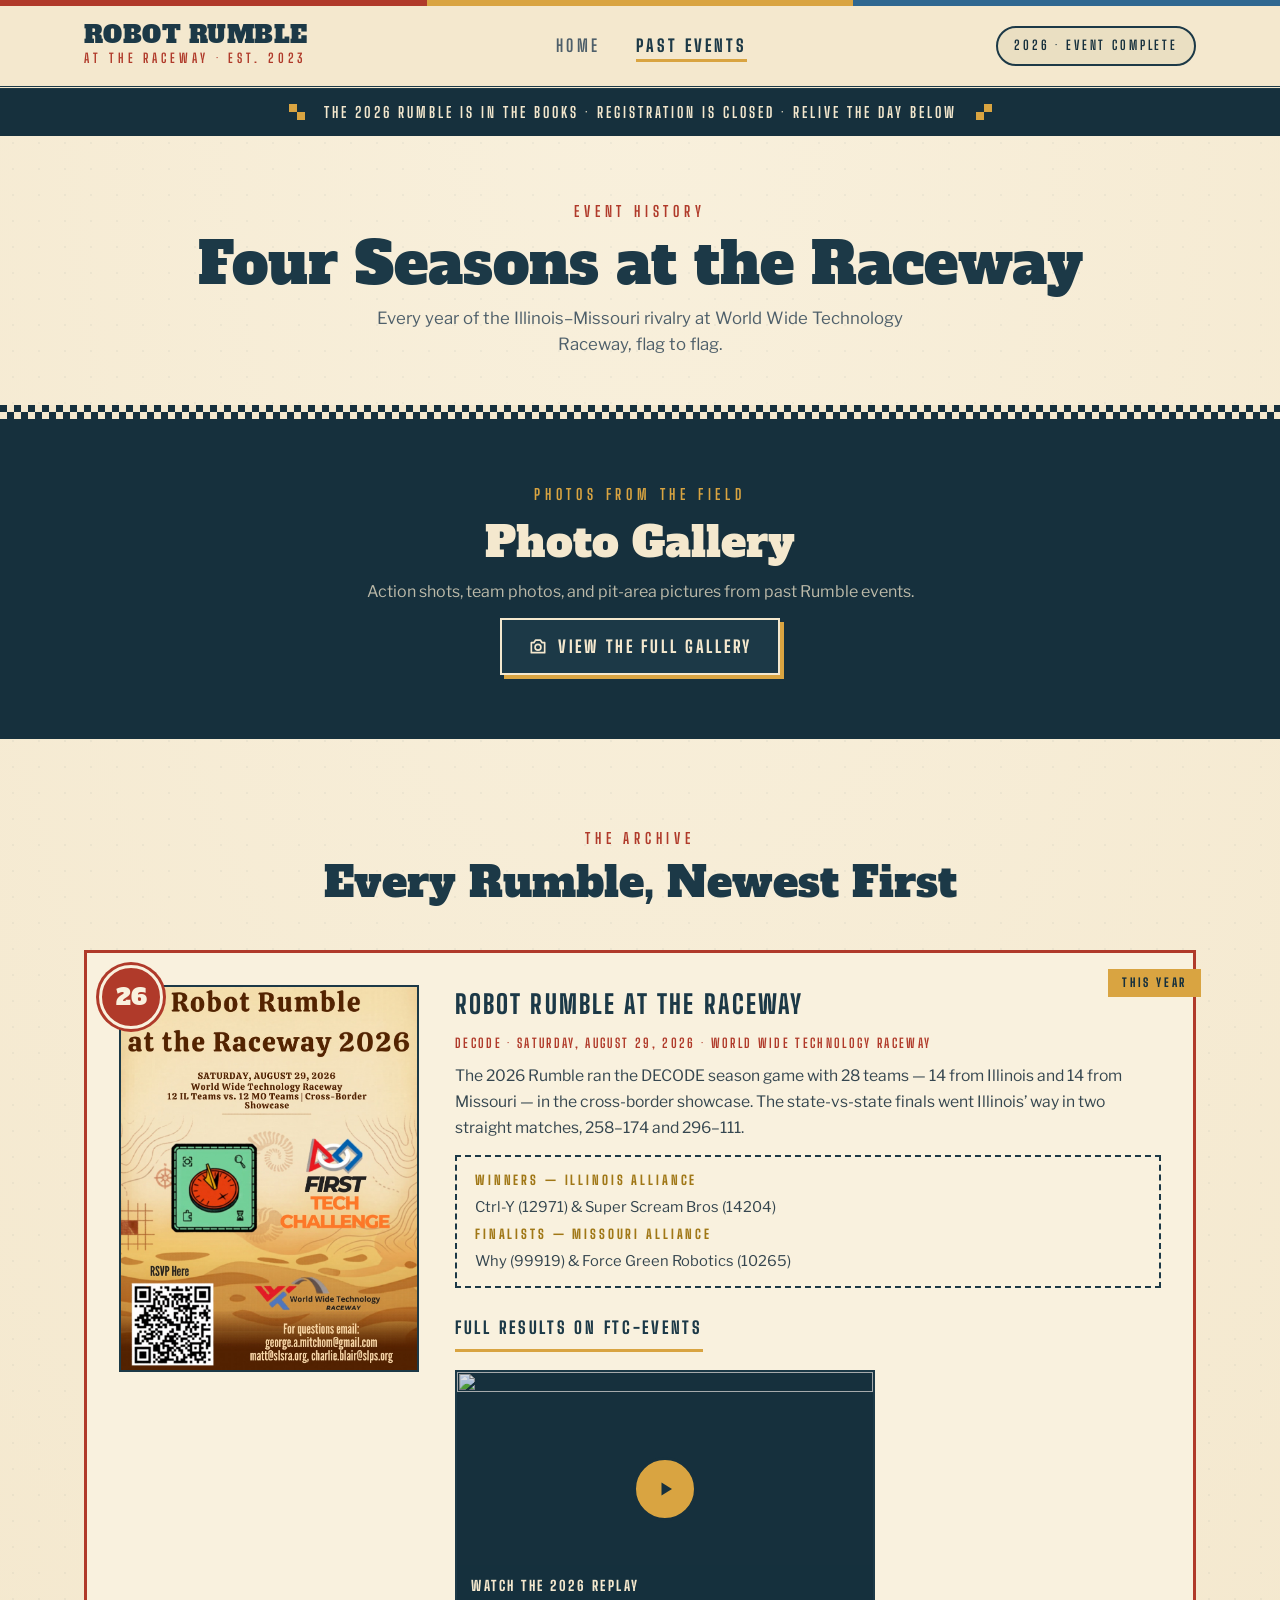
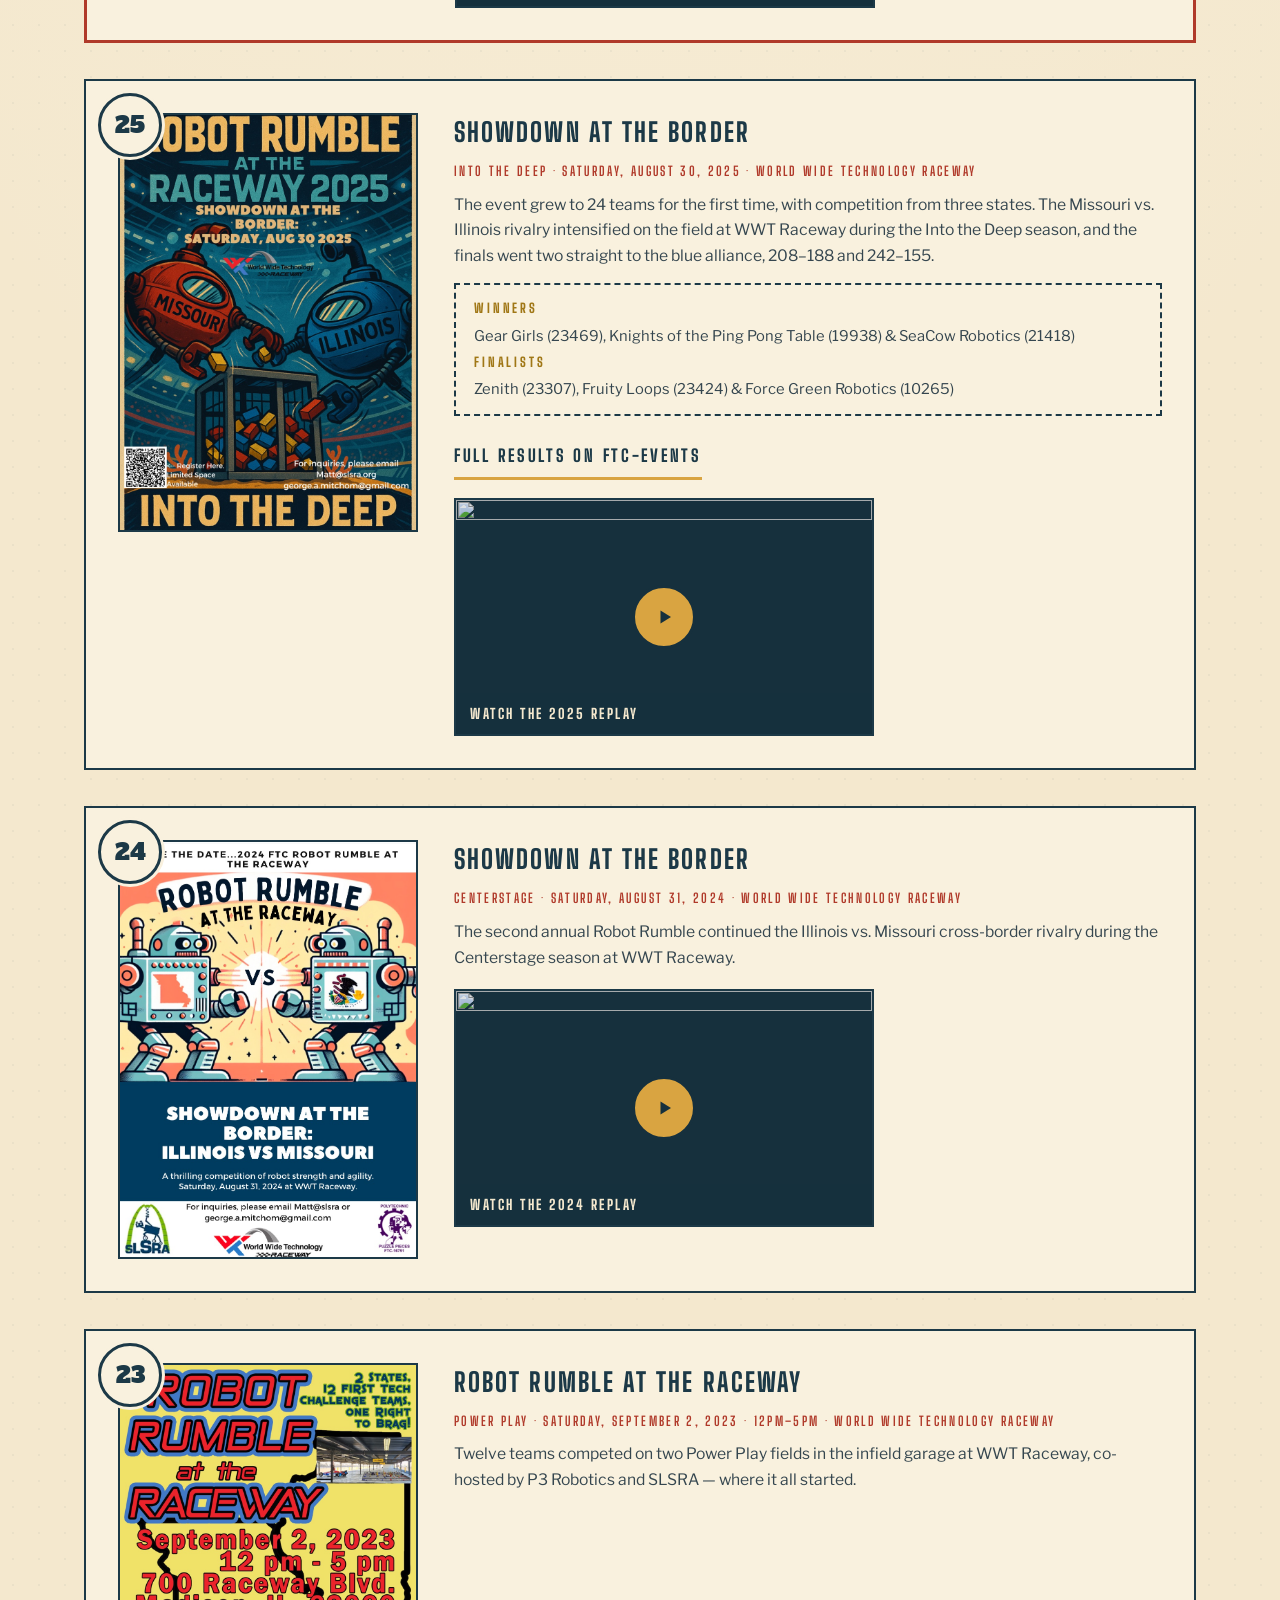
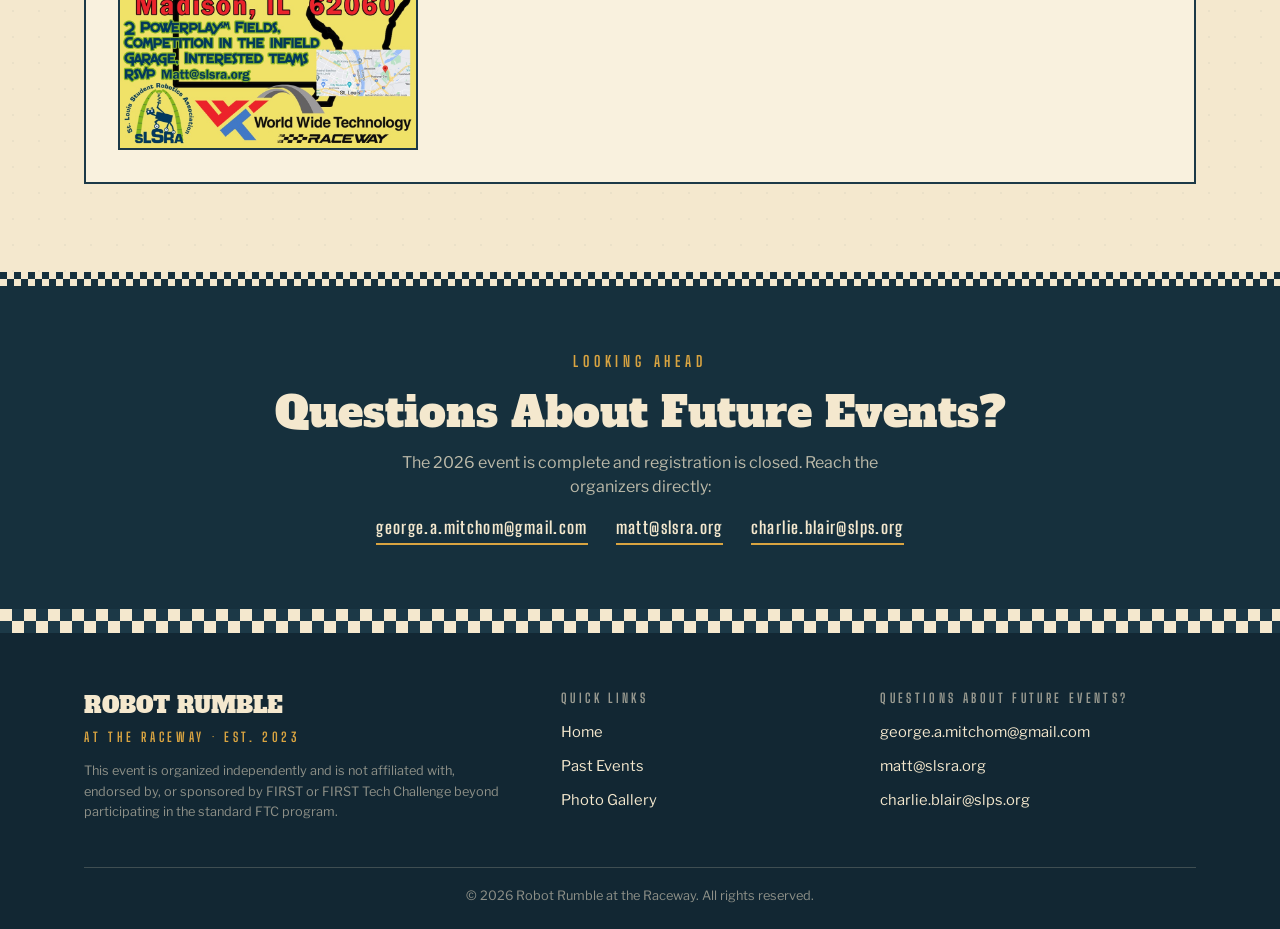
==== commit 79d9d244: "Correct 2025 results: Gear Girls, Knights of the Ping Pong Table, SeaCow won The 2025 (Into the Deep" ====
--- a/history.html
+++ b/history.html
@@ -107,10 +107,12 @@
         <div class="archive-body">
           <h3 id="event-2025" class="hc-name">Showdown at the Border</h3>
           <p class="hc-meta">Into the Deep · Saturday, August 30, 2025 · World Wide Technology Raceway</p>
-          <p class="hc-desc">The event grew to 24 teams for the first time, with competition from three states. The Missouri vs. Illinois rivalry intensified on the field at WWT Raceway during the Into the Deep season.</p>
+          <p class="hc-desc">The event grew to 24 teams for the first time, with competition from three states. The Missouri vs. Illinois rivalry intensified on the field at WWT Raceway during the Into the Deep season, and the finals went two straight to the blue alliance, 208–188 and 242–155.</p>
           <div class="results-box">
             <strong>Winners</strong>
-            <span>Ctrl-Y (12971) &amp; Knights of the Ping Pong Table (19938)</span>
+            <span>Gear Girls (23469), Knights of the Ping Pong Table (19938) &amp; SeaCow Robotics (21418)</span>
+            <strong>Finalists</strong>
+            <span>Zenith (23307), Fruity Loops (23424) &amp; Force Green Robotics (10265)</span>
           </div>
           <div class="archive-actions">
             <a href="https://ftc-events.firstinspires.org/2024/USMOKSMAOS" target="_blank" rel="noopener" class="text-link">Full Results on FTC-Events</a>
